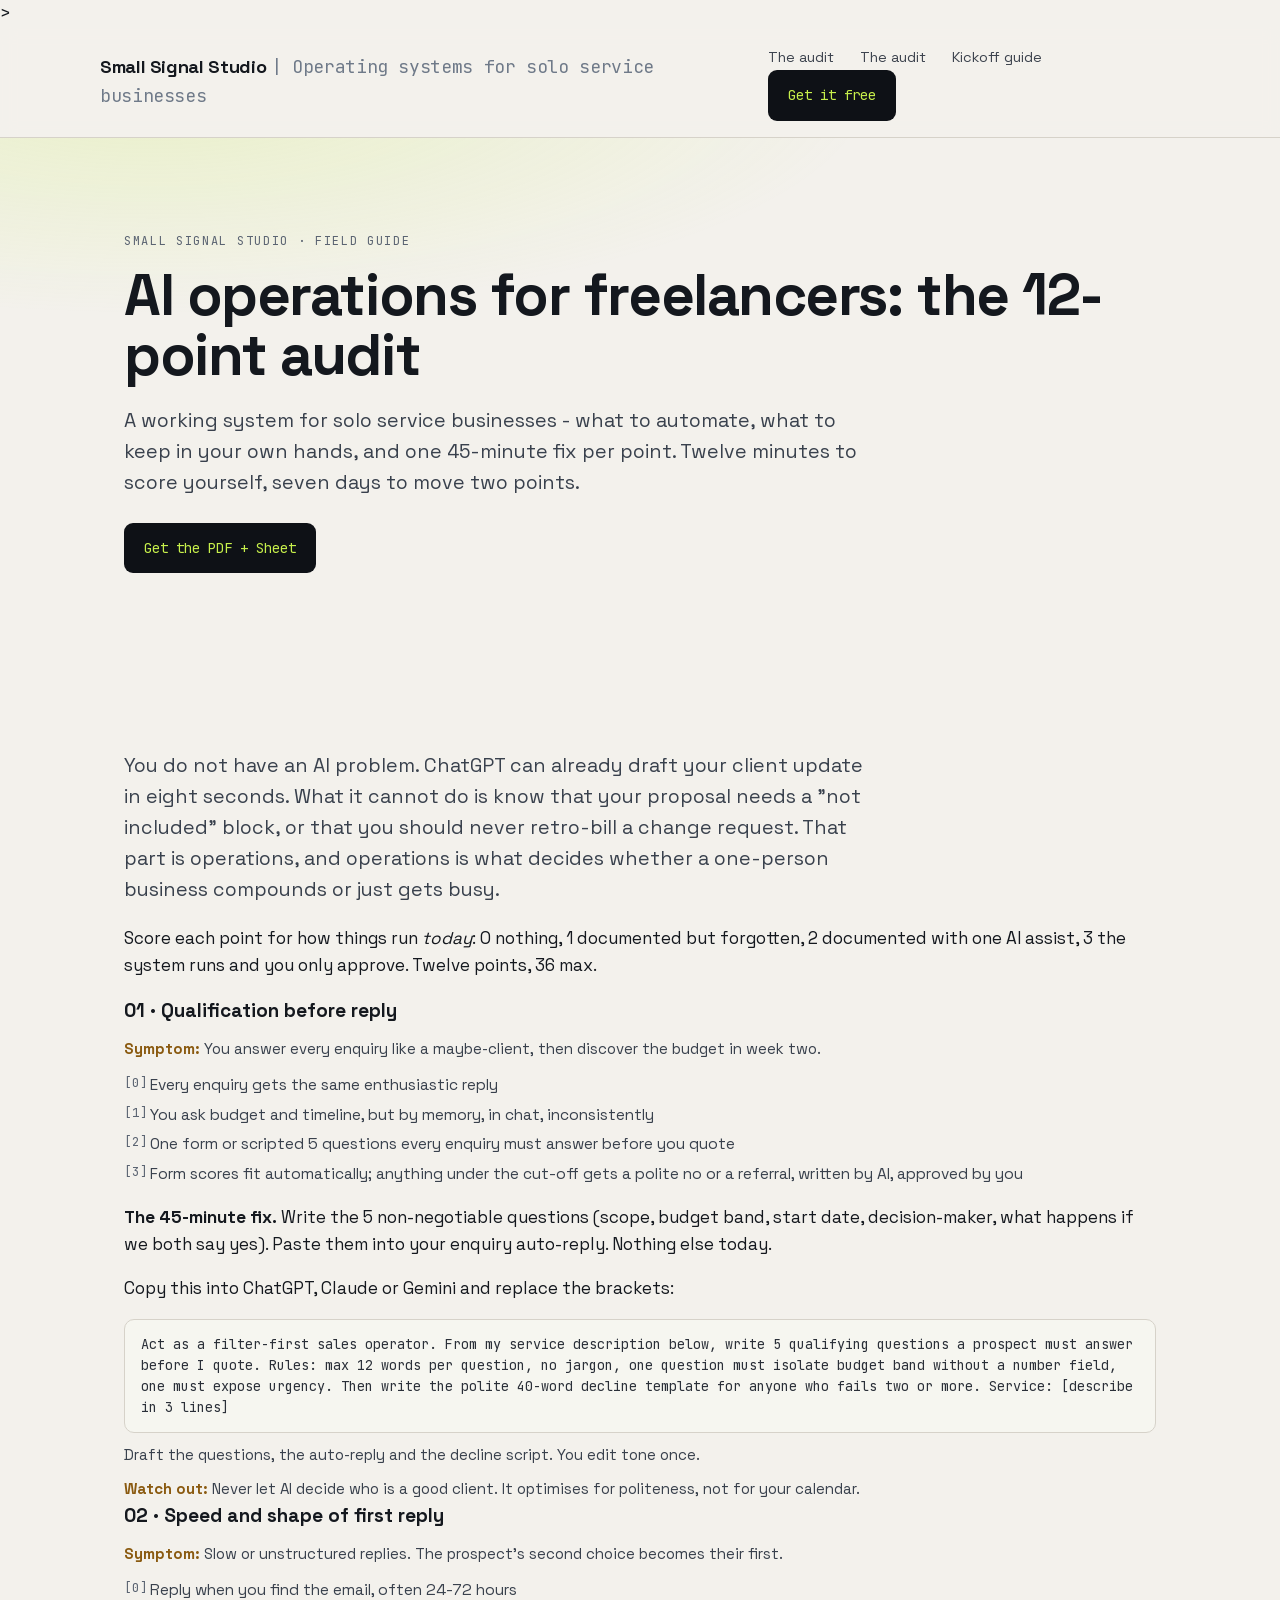
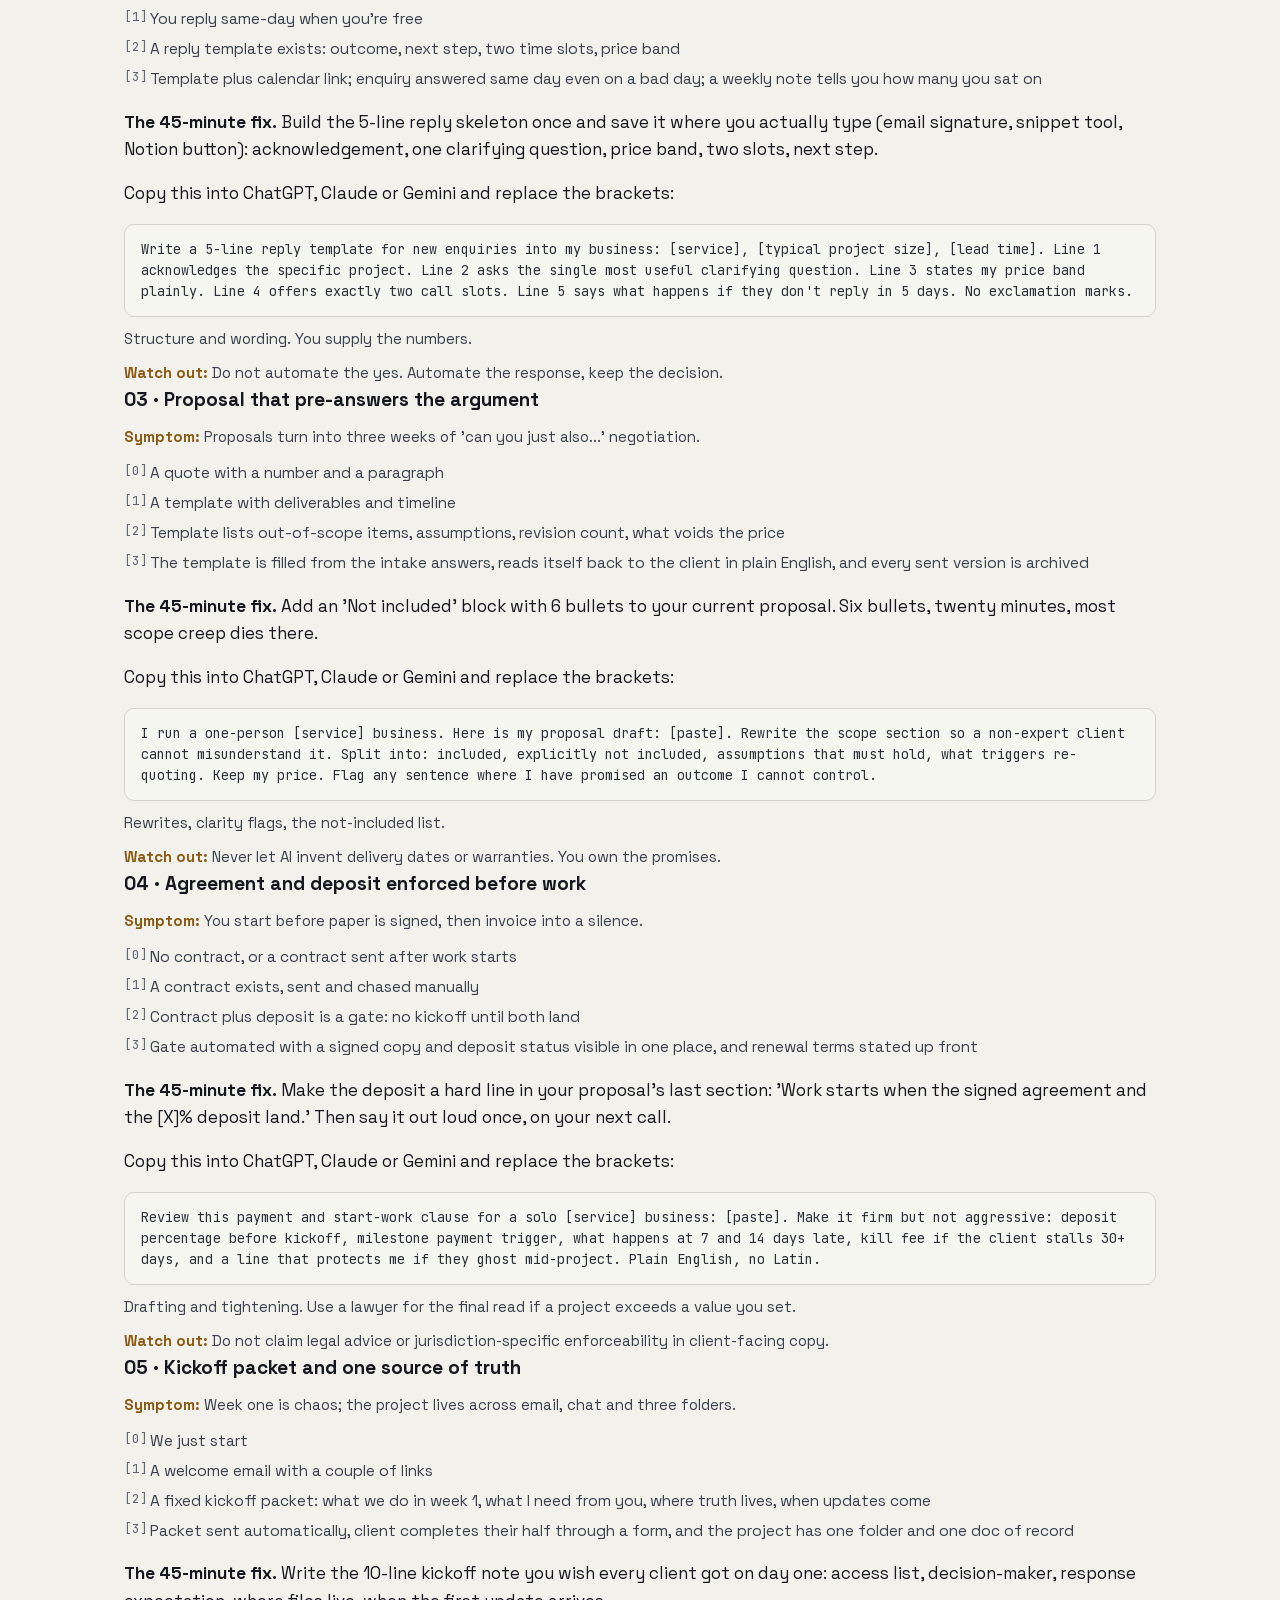
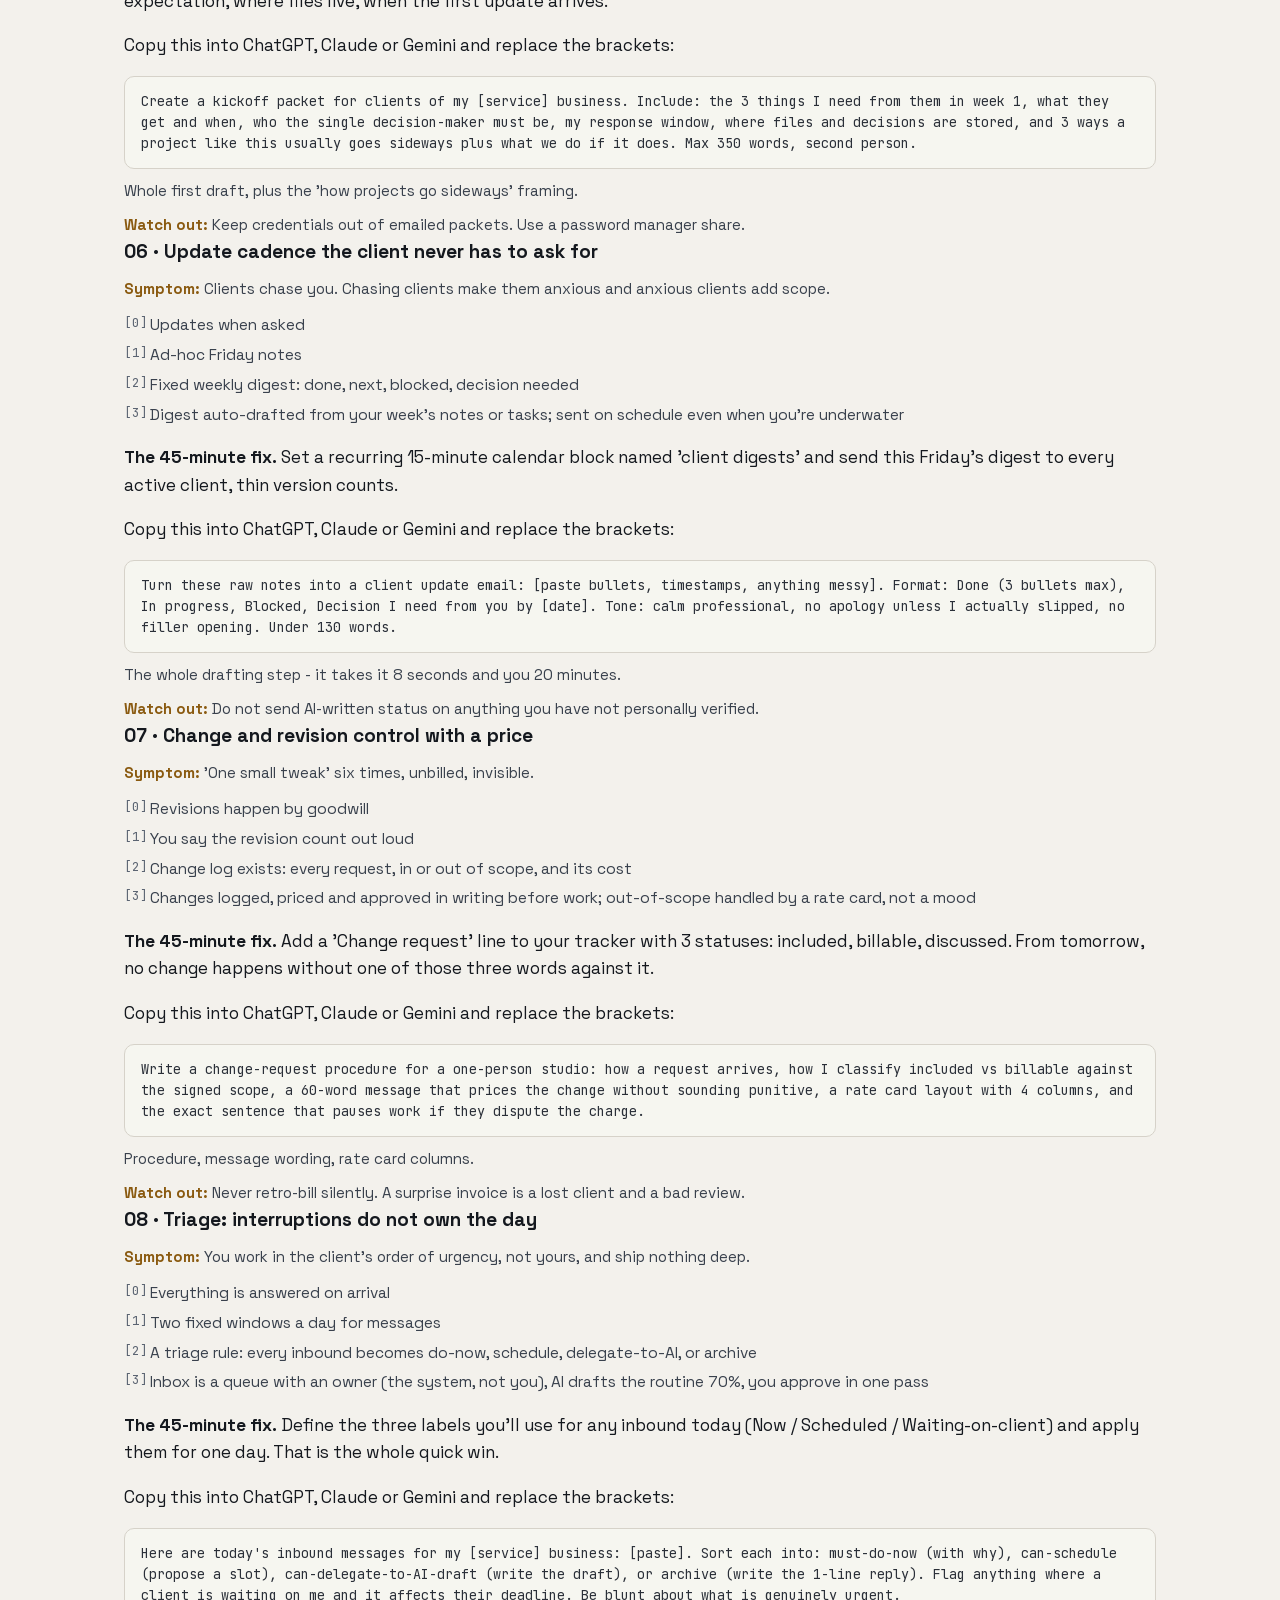
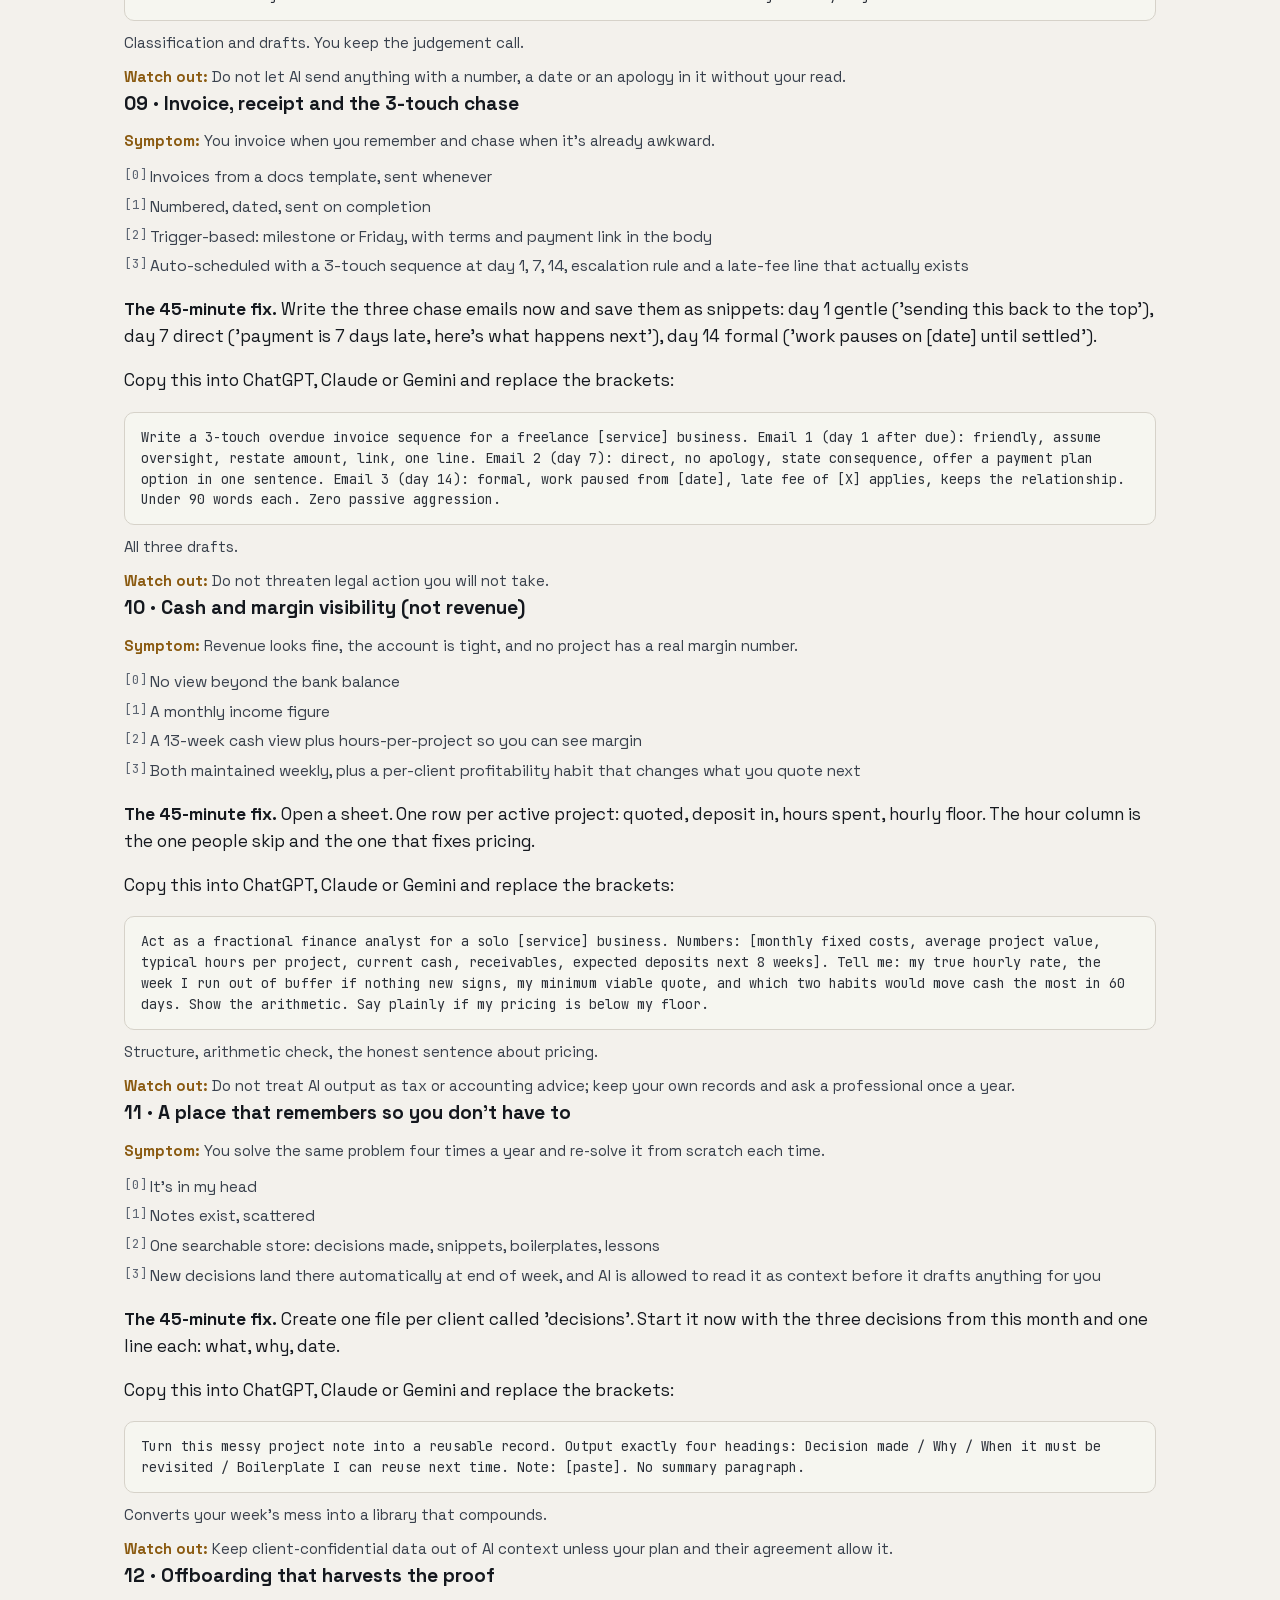
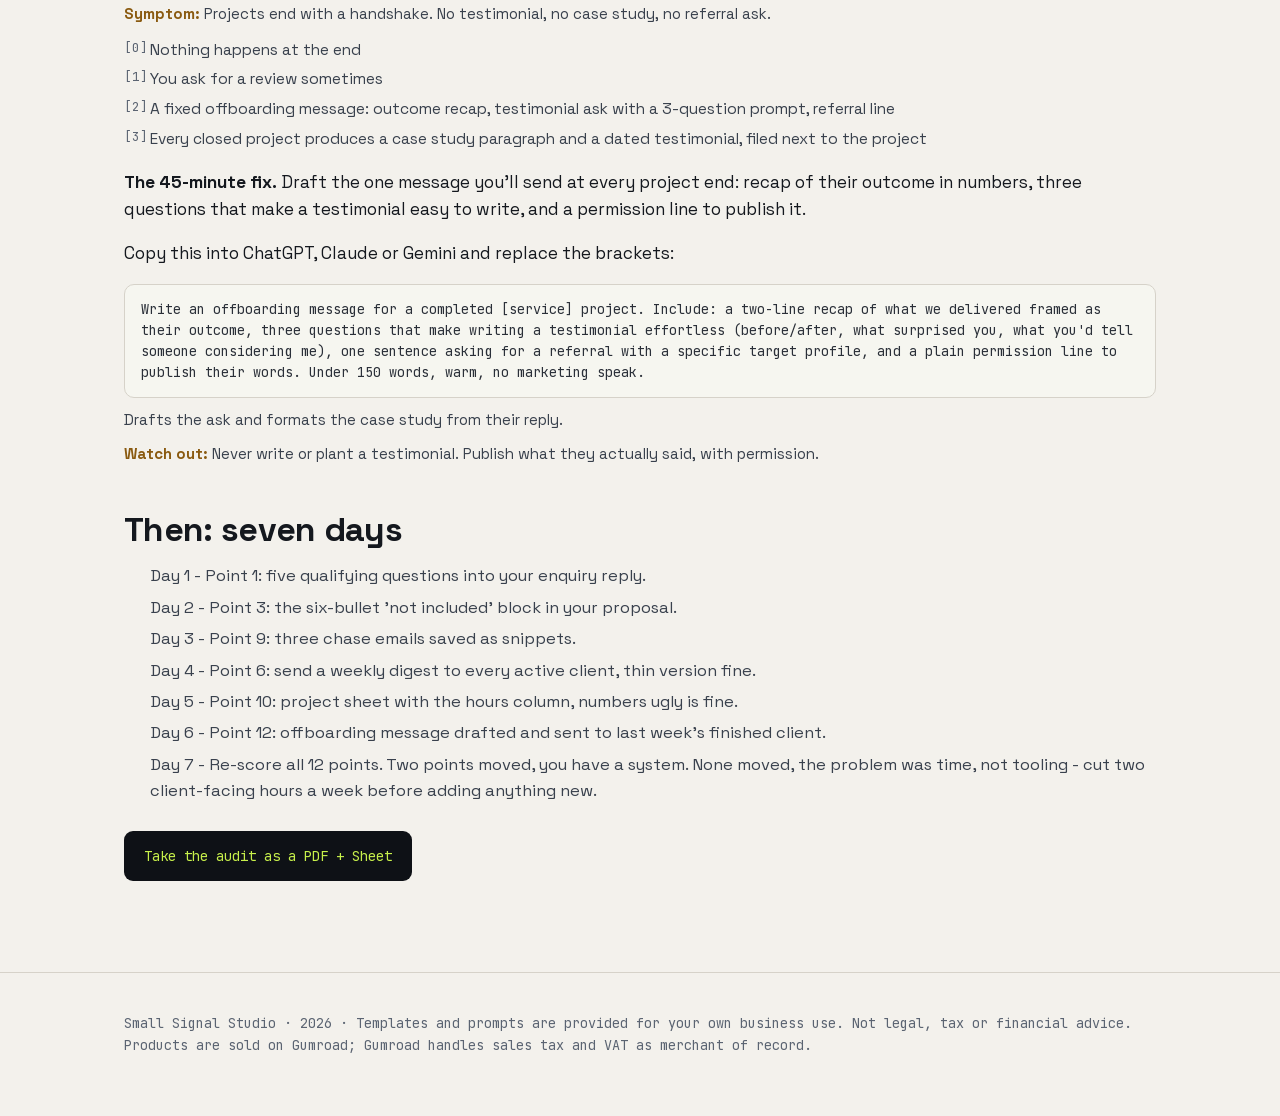
==== articles/ai-operations-for-freelancers.html @ 25fccd89 "Add files via upload" ====
<!doctype html><html lang="en"><head><meta charset="utf-8">
<meta name="viewport" content="width=device-width,initial-scale=1">
<title>AI operations for freelancers: the 12-point audit | Small Signal Studio</title><meta name="description" content="Score your one-person business on 12 operational points - intake, scope, delivery, money, knowledge, growth - with a 45-minute fix and a copy-paste prompt for each.">
<link rel="canonical" href="https://maskchanel14-source.github.io/small-signal-site/articles/ai-operations-for-freelancers.html">
<meta property="og:type" content="website"><meta property="og:site_name" content="Small Signal Studio">
<meta property="og:title" content="AI operations for freelancers: the 12-point audit | Small Signal Studio"><meta property="og:description" content="Score your one-person business on 12 operational points - intake, scope, delivery, money, knowledge, growth - with a 45-minute fix and a copy-paste prompt for each.">
<meta property="og:image" content="https://maskchanel14-source.github.io/small-signal-site/assets/img/hero-site.png">
<meta name="twitter:card" content="summary_large_image">
<link rel="stylesheet" href="../styles.css"></head>><body><header class="site"><div class="wrap row">
<a class="logo" href="../index.html">Small Signal Studio <span class="mono">| Operating systems for solo service businesses</span></a>
<nav><a href="../index.html#audit">The audit</a>
<a href="../articles/ai-operations-for-freelancers.html">The audit</a>
<a href="../articles/client-onboarding-for-freelancers.html">Kickoff guide</a>
<a class="btn" href="../#get">Get it free</a></nav></div></header>
<div class="hero"><div class="wrap"><p class="kicker">Small Signal Studio &middot; field guide</p>
<h1>AI operations for freelancers: the 12-point audit</h1>
<p class="lead">A working system for solo service businesses - what to automate, what to keep
in your own hands, and one 45-minute fix per point. Twelve minutes to score yourself,
seven days to move two points.</p>
<p style="margin-top:24px"><a class="btn" href="https://smallsignalstudio.gumroad.com/l/the-12-point-ai-ops-audit">Get the PDF + Sheet</a></p>
</div></div>
<section><div class="wrap">
<p class="lead">You do not have an AI problem. ChatGPT can already draft your client update in
eight seconds. What it cannot do is know that your proposal needs a "not included" block, or that
you should never retro-bill a change request. That part is operations, and operations is what
decides whether a one-person business compounds or just gets busy.</p>
<p>Score each point for how things run <em>today</em>: 0 nothing, 1 documented but forgotten,
2 documented with one AI assist, 3 the system runs and you only approve. Twelve points,
36 max.</p>
<h3>01 · Qualification before reply</h3>
<p class="note"><b>Symptom:</b> You answer every enquiry like a maybe-client, then discover the budget in week two.</p>
<ul class="anchors"><li data-s="[0]">Every enquiry gets the same enthusiastic reply</li><li data-s="[1]">You ask budget and timeline, but by memory, in chat, inconsistently</li><li data-s="[2]">One form or scripted 5 questions every enquiry must answer before you quote</li><li data-s="[3]">Form scores fit automatically; anything under the cut-off gets a polite no or a referral, written by AI, approved by you</li></ul>
<p><b>The 45-minute fix.</b> Write the 5 non-negotiable questions (scope, budget band, start date, decision-maker, what happens if we both say yes). Paste them into your enquiry auto-reply. Nothing else today.</p>
<p>Copy this into ChatGPT, Claude or Gemini and replace the brackets:</p>
<pre class="prompt">Act as a filter-first sales operator. From my service description below, write 5 qualifying questions a prospect must answer before I quote. Rules: max 12 words per question, no jargon, one question must isolate budget band without a number field, one must expose urgency. Then write the polite 40-word decline template for anyone who fails two or more. Service: [describe in 3 lines]</pre>
<p class="note">Draft the questions, the auto-reply and the decline script. You edit tone once.</p><p class="note"><b>Watch out:</b> Never let AI decide who is a good client. It optimises for politeness, not for your calendar.</p><h3>02 · Speed and shape of first reply</h3>
<p class="note"><b>Symptom:</b> Slow or unstructured replies. The prospect's second choice becomes their first.</p>
<ul class="anchors"><li data-s="[0]">Reply when you find the email, often 24-72 hours</li><li data-s="[1]">You reply same-day when you're free</li><li data-s="[2]">A reply template exists: outcome, next step, two time slots, price band</li><li data-s="[3]">Template plus calendar link; enquiry answered same day even on a bad day; a weekly note tells you how many you sat on</li></ul>
<p><b>The 45-minute fix.</b> Build the 5-line reply skeleton once and save it where you actually type (email signature, snippet tool, Notion button): acknowledgement, one clarifying question, price band, two slots, next step.</p>
<p>Copy this into ChatGPT, Claude or Gemini and replace the brackets:</p>
<pre class="prompt">Write a 5-line reply template for new enquiries into my business: [service], [typical project size], [lead time]. Line 1 acknowledges the specific project. Line 2 asks the single most useful clarifying question. Line 3 states my price band plainly. Line 4 offers exactly two call slots. Line 5 says what happens if they don't reply in 5 days. No exclamation marks.</pre>
<p class="note">Structure and wording. You supply the numbers.</p><p class="note"><b>Watch out:</b> Do not automate the yes. Automate the response, keep the decision.</p><h3>03 · Proposal that pre-answers the argument</h3>
<p class="note"><b>Symptom:</b> Proposals turn into three weeks of 'can you just also...' negotiation.</p>
<ul class="anchors"><li data-s="[0]">A quote with a number and a paragraph</li><li data-s="[1]">A template with deliverables and timeline</li><li data-s="[2]">Template lists out-of-scope items, assumptions, revision count, what voids the price</li><li data-s="[3]">The template is filled from the intake answers, reads itself back to the client in plain English, and every sent version is archived</li></ul>
<p><b>The 45-minute fix.</b> Add an 'Not included' block with 6 bullets to your current proposal. Six bullets, twenty minutes, most scope creep dies there.</p>
<p>Copy this into ChatGPT, Claude or Gemini and replace the brackets:</p>
<pre class="prompt">I run a one-person [service] business. Here is my proposal draft: [paste]. Rewrite the scope section so a non-expert client cannot misunderstand it. Split into: included, explicitly not included, assumptions that must hold, what triggers re-quoting. Keep my price. Flag any sentence where I have promised an outcome I cannot control.</pre>
<p class="note">Rewrites, clarity flags, the not-included list.</p><p class="note"><b>Watch out:</b> Never let AI invent delivery dates or warranties. You own the promises.</p><h3>04 · Agreement and deposit enforced before work</h3>
<p class="note"><b>Symptom:</b> You start before paper is signed, then invoice into a silence.</p>
<ul class="anchors"><li data-s="[0]">No contract, or a contract sent after work starts</li><li data-s="[1]">A contract exists, sent and chased manually</li><li data-s="[2]">Contract plus deposit is a gate: no kickoff until both land</li><li data-s="[3]">Gate automated with a signed copy and deposit status visible in one place, and renewal terms stated up front</li></ul>
<p><b>The 45-minute fix.</b> Make the deposit a hard line in your proposal's last section: 'Work starts when the signed agreement and the [X]% deposit land.' Then say it out loud once, on your next call.</p>
<p>Copy this into ChatGPT, Claude or Gemini and replace the brackets:</p>
<pre class="prompt">Review this payment and start-work clause for a solo [service] business: [paste]. Make it firm but not aggressive: deposit percentage before kickoff, milestone payment trigger, what happens at 7 and 14 days late, kill fee if the client stalls 30+ days, and a line that protects me if they ghost mid-project. Plain English, no Latin.</pre>
<p class="note">Drafting and tightening. Use a lawyer for the final read if a project exceeds a value you set.</p><p class="note"><b>Watch out:</b> Do not claim legal advice or jurisdiction-specific enforceability in client-facing copy.</p><h3>05 · Kickoff packet and one source of truth</h3>
<p class="note"><b>Symptom:</b> Week one is chaos; the project lives across email, chat and three folders.</p>
<ul class="anchors"><li data-s="[0]">We just start</li><li data-s="[1]">A welcome email with a couple of links</li><li data-s="[2]">A fixed kickoff packet: what we do in week 1, what I need from you, where truth lives, when updates come</li><li data-s="[3]">Packet sent automatically, client completes their half through a form, and the project has one folder and one doc of record</li></ul>
<p><b>The 45-minute fix.</b> Write the 10-line kickoff note you wish every client got on day one: access list, decision-maker, response expectation, where files live, when the first update arrives.</p>
<p>Copy this into ChatGPT, Claude or Gemini and replace the brackets:</p>
<pre class="prompt">Create a kickoff packet for clients of my [service] business. Include: the 3 things I need from them in week 1, what they get and when, who the single decision-maker must be, my response window, where files and decisions are stored, and 3 ways a project like this usually goes sideways plus what we do if it does. Max 350 words, second person.</pre>
<p class="note">Whole first draft, plus the 'how projects go sideways' framing.</p><p class="note"><b>Watch out:</b> Keep credentials out of emailed packets. Use a password manager share.</p><h3>06 · Update cadence the client never has to ask for</h3>
<p class="note"><b>Symptom:</b> Clients chase you. Chasing clients make them anxious and anxious clients add scope.</p>
<ul class="anchors"><li data-s="[0]">Updates when asked</li><li data-s="[1]">Ad-hoc Friday notes</li><li data-s="[2]">Fixed weekly digest: done, next, blocked, decision needed</li><li data-s="[3]">Digest auto-drafted from your week's notes or tasks; sent on schedule even when you're underwater</li></ul>
<p><b>The 45-minute fix.</b> Set a recurring 15-minute calendar block named 'client digests' and send this Friday's digest to every active client, thin version counts.</p>
<p>Copy this into ChatGPT, Claude or Gemini and replace the brackets:</p>
<pre class="prompt">Turn these raw notes into a client update email: [paste bullets, timestamps, anything messy]. Format: Done (3 bullets max), In progress, Blocked, Decision I need from you by [date]. Tone: calm professional, no apology unless I actually slipped, no filler opening. Under 130 words.</pre>
<p class="note">The whole drafting step - it takes it 8 seconds and you 20 minutes.</p><p class="note"><b>Watch out:</b> Do not send AI-written status on anything you have not personally verified.</p><h3>07 · Change and revision control with a price</h3>
<p class="note"><b>Symptom:</b> 'One small tweak' six times, unbilled, invisible.</p>
<ul class="anchors"><li data-s="[0]">Revisions happen by goodwill</li><li data-s="[1]">You say the revision count out loud</li><li data-s="[2]">Change log exists: every request, in or out of scope, and its cost</li><li data-s="[3]">Changes logged, priced and approved in writing before work; out-of-scope handled by a rate card, not a mood</li></ul>
<p><b>The 45-minute fix.</b> Add a 'Change request' line to your tracker with 3 statuses: included, billable, discussed. From tomorrow, no change happens without one of those three words against it.</p>
<p>Copy this into ChatGPT, Claude or Gemini and replace the brackets:</p>
<pre class="prompt">Write a change-request procedure for a one-person studio: how a request arrives, how I classify included vs billable against the signed scope, a 60-word message that prices the change without sounding punitive, a rate card layout with 4 columns, and the exact sentence that pauses work if they dispute the charge.</pre>
<p class="note">Procedure, message wording, rate card columns.</p><p class="note"><b>Watch out:</b> Never retro-bill silently. A surprise invoice is a lost client and a bad review.</p><h3>08 · Triage: interruptions do not own the day</h3>
<p class="note"><b>Symptom:</b> You work in the client's order of urgency, not yours, and ship nothing deep.</p>
<ul class="anchors"><li data-s="[0]">Everything is answered on arrival</li><li data-s="[1]">Two fixed windows a day for messages</li><li data-s="[2]">A triage rule: every inbound becomes do-now, schedule, delegate-to-AI, or archive</li><li data-s="[3]">Inbox is a queue with an owner (the system, not you), AI drafts the routine 70%, you approve in one pass</li></ul>
<p><b>The 45-minute fix.</b> Define the three labels you'll use for any inbound today (Now / Scheduled / Waiting-on-client) and apply them for one day. That is the whole quick win.</p>
<p>Copy this into ChatGPT, Claude or Gemini and replace the brackets:</p>
<pre class="prompt">Here are today's inbound messages for my [service] business: [paste]. Sort each into: must-do-now (with why), can-schedule (propose a slot), can-delegate-to-AI-draft (write the draft), or archive (write the 1-line reply). Flag anything where a client is waiting on me and it affects their deadline. Be blunt about what is genuinely urgent.</pre>
<p class="note">Classification and drafts. You keep the judgement call.</p><p class="note"><b>Watch out:</b> Do not let AI send anything with a number, a date or an apology in it without your read.</p><h3>09 · Invoice, receipt and the 3-touch chase</h3>
<p class="note"><b>Symptom:</b> You invoice when you remember and chase when it's already awkward.</p>
<ul class="anchors"><li data-s="[0]">Invoices from a docs template, sent whenever</li><li data-s="[1]">Numbered, dated, sent on completion</li><li data-s="[2]">Trigger-based: milestone or Friday, with terms and payment link in the body</li><li data-s="[3]">Auto-scheduled with a 3-touch sequence at day 1, 7, 14, escalation rule and a late-fee line that actually exists</li></ul>
<p><b>The 45-minute fix.</b> Write the three chase emails now and save them as snippets: day 1 gentle ('sending this back to the top'), day 7 direct ('payment is 7 days late, here's what happens next'), day 14 formal ('work pauses on [date] until settled').</p>
<p>Copy this into ChatGPT, Claude or Gemini and replace the brackets:</p>
<pre class="prompt">Write a 3-touch overdue invoice sequence for a freelance [service] business. Email 1 (day 1 after due): friendly, assume oversight, restate amount, link, one line. Email 2 (day 7): direct, no apology, state consequence, offer a payment plan option in one sentence. Email 3 (day 14): formal, work paused from [date], late fee of [X] applies, keeps the relationship. Under 90 words each. Zero passive aggression.</pre>
<p class="note">All three drafts.</p><p class="note"><b>Watch out:</b> Do not threaten legal action you will not take.</p><h3>10 · Cash and margin visibility (not revenue)</h3>
<p class="note"><b>Symptom:</b> Revenue looks fine, the account is tight, and no project has a real margin number.</p>
<ul class="anchors"><li data-s="[0]">No view beyond the bank balance</li><li data-s="[1]">A monthly income figure</li><li data-s="[2]">A 13-week cash view plus hours-per-project so you can see margin</li><li data-s="[3]">Both maintained weekly, plus a per-client profitability habit that changes what you quote next</li></ul>
<p><b>The 45-minute fix.</b> Open a sheet. One row per active project: quoted, deposit in, hours spent, hourly floor. The hour column is the one people skip and the one that fixes pricing.</p>
<p>Copy this into ChatGPT, Claude or Gemini and replace the brackets:</p>
<pre class="prompt">Act as a fractional finance analyst for a solo [service] business. Numbers: [monthly fixed costs, average project value, typical hours per project, current cash, receivables, expected deposits next 8 weeks]. Tell me: my true hourly rate, the week I run out of buffer if nothing new signs, my minimum viable quote, and which two habits would move cash the most in 60 days. Show the arithmetic. Say plainly if my pricing is below my floor.</pre>
<p class="note">Structure, arithmetic check, the honest sentence about pricing.</p><p class="note"><b>Watch out:</b> Do not treat AI output as tax or accounting advice; keep your own records and ask a professional once a year.</p><h3>11 · A place that remembers so you don't have to</h3>
<p class="note"><b>Symptom:</b> You solve the same problem four times a year and re-solve it from scratch each time.</p>
<ul class="anchors"><li data-s="[0]">It's in my head</li><li data-s="[1]">Notes exist, scattered</li><li data-s="[2]">One searchable store: decisions made, snippets, boilerplates, lessons</li><li data-s="[3]">New decisions land there automatically at end of week, and AI is allowed to read it as context before it drafts anything for you</li></ul>
<p><b>The 45-minute fix.</b> Create one file per client called 'decisions'. Start it now with the three decisions from this month and one line each: what, why, date.</p>
<p>Copy this into ChatGPT, Claude or Gemini and replace the brackets:</p>
<pre class="prompt">Turn this messy project note into a reusable record. Output exactly four headings: Decision made / Why / When it must be revisited / Boilerplate I can reuse next time. Note: [paste]. No summary paragraph.</pre>
<p class="note">Converts your week's mess into a library that compounds.</p><p class="note"><b>Watch out:</b> Keep client-confidential data out of AI context unless your plan and their agreement allow it.</p><h3>12 · Offboarding that harvests the proof</h3>
<p class="note"><b>Symptom:</b> Projects end with a handshake. No testimonial, no case study, no referral ask.</p>
<ul class="anchors"><li data-s="[0]">Nothing happens at the end</li><li data-s="[1]">You ask for a review sometimes</li><li data-s="[2]">A fixed offboarding message: outcome recap, testimonial ask with a 3-question prompt, referral line</li><li data-s="[3]">Every closed project produces a case study paragraph and a dated testimonial, filed next to the project</li></ul>
<p><b>The 45-minute fix.</b> Draft the one message you'll send at every project end: recap of their outcome in numbers, three questions that make a testimonial easy to write, and a permission line to publish it.</p>
<p>Copy this into ChatGPT, Claude or Gemini and replace the brackets:</p>
<pre class="prompt">Write an offboarding message for a completed [service] project. Include: a two-line recap of what we delivered framed as their outcome, three questions that make writing a testimonial effortless (before/after, what surprised you, what you'd tell someone considering me), one sentence asking for a referral with a specific target profile, and a plain permission line to publish their words. Under 150 words, warm, no marketing speak.</pre>
<p class="note">Drafts the ask and formats the case study from their reply.</p><p class="note"><b>Watch out:</b> Never write or plant a testimonial. Publish what they actually said, with permission.</p>
<h2 style="margin-top:44px">Then: seven days</h2><ul class="anchors" style="font-size:16.5px"><li>Day 1 - Point 1: five qualifying questions into your enquiry reply.</li><li>Day 2 - Point 3: the six-bullet 'not included' block in your proposal.</li><li>Day 3 - Point 9: three chase emails saved as snippets.</li><li>Day 4 - Point 6: send a weekly digest to every active client, thin version fine.</li><li>Day 5 - Point 10: project sheet with the hours column, numbers ugly is fine.</li><li>Day 6 - Point 12: offboarding message drafted and sent to last week's finished client.</li><li>Day 7 - Re-score all 12 points. Two points moved, you have a system. None moved, the problem was time, not tooling - cut two client-facing hours a week before adding anything new.</li></ul>
<p style="margin-top:26px"><a class="btn" href="https://smallsignalstudio.gumroad.com/l/the-12-point-ai-ops-audit">Take the audit as a PDF + Sheet</a></p>
</div></section><footer><div class="wrap mono">Small Signal Studio &middot; 2026 &middot;
 Templates and prompts are provided for your own business use. Not legal, tax or financial advice.
<br>Products are sold on Gumroad; Gumroad handles sales tax and VAT as merchant of record.</div></footer>
</body></html>
---- styles.css ----
:root{--ink:#0E1116;--paper:#F3F1EC;--lime:#C7F04B;--grey:#5B6472;--rule:#D6D2C9;}
@font-face{font-family:'Grotesk';src:url('assets/fonts/space-grotesk-400.woff') format('woff');font-weight:400}
@font-face{font-family:'Grotesk';src:url('assets/fonts/space-grotesk-500.woff') format('woff');font-weight:500}
@font-face{font-family:'Grotesk';src:url('assets/fonts/space-grotesk-700.woff') format('woff');font-weight:700}
@font-face{font-family:'Mono';src:url('assets/fonts/jetbrains-mono-400.woff') format('woff');font-weight:400}
@font-face{font-family:'Mono';src:url('assets/fonts/jetbrains-mono-700.woff') format('woff');font-weight:700}
*{box-sizing:border-box}
body{margin:0;background:var(--paper);color:#14181e;font:400 17px/1.6 'Grotesk',system-ui,sans-serif;
 -webkit-font-smoothing:antialiased}
.mono{font-family:'Mono',ui-monospace,monospace}
.kicker{font-family:'Mono',monospace;font-size:12px;letter-spacing:.14em;text-transform:uppercase;color:var(--grey)}
a{color:inherit}
.wrap{max-width:1080px;margin:0 auto;padding:0 24px}
header.site{border-bottom:1px solid var(--rule);position:sticky;top:0;background:rgba(243,241,236,.92);backdrop-filter:blur(8px);z-index:9}
header.site .row{display:flex;align-items:center;justify-content:space-between;padding:16px 0}
.logo{font-weight:700;letter-spacing:-.02em;font-size:18px;text-decoration:none}
.logo span{color:#6f7a89;font-weight:500}
nav a{margin-left:22px;font-size:14.5px;text-decoration:none;color:#3c434e}
nav a:hover{color:#000}
.btn{display:inline-block;background:var(--ink);color:var(--lime);text-decoration:none;
 padding:14px 20px;border-radius:9px;font-family:'Mono',monospace;font-size:14px;border:0;cursor:pointer}
.btn:hover{filter:brightness(1.12)}
.btn.ghost{background:transparent;color:var(--ink);border:1px solid var(--ink)}
section{padding:74px 0;border-bottom:1px solid var(--rule)}
.hero{padding:82px 0 66px;background:
 radial-gradient(1200px 380px at 12% -10%,rgba(199,240,75,.22),transparent 60%),var(--paper)}
h1{font-size:clamp(34px,5.4vw,58px);line-height:1.04;letter-spacing:-.025em;margin:14px 0 18px;font-weight:700}
h2{font-size:clamp(24px,3.2vw,34px);line-height:1.16;letter-spacing:-.02em;margin:10px 0 14px}
h3{font-size:19px;margin:0 0 6px}
.lead{font-size:19.5px;color:#39414d;max-width:62ch}
.hero-grid{display:grid;grid-template-columns:1.15fr .85fr;gap:48px;align-items:center}
.card{background:#fff;border:1px solid var(--rule);border-radius:14px;padding:22px 22px 20px}
.card ul{margin:0;padding-left:18px;color:#39414d;font-size:15.5px}
.card li{margin:6px 0}
.stats{display:flex;gap:34px;flex-wrap:wrap;margin-top:26px}
.stats div{min-width:120px}
.stats b{display:block;font-size:27px;letter-spacing:-.02em}
.stats span{font-size:13px;color:var(--grey);font-family:'Mono',monospace}
ol.points{list-style:none;counter-reset:p;margin:0;padding:0}
ol.points>li{counter-increment:p;border-top:1px solid var(--rule);padding:26px 0 22px;display:grid;
 grid-template-columns:58px 1fr;gap:20px}
ol.points>li::before{content:counter(p,decimal-leading-zero);font-family:'Mono',monospace;color:var(--grey);font-size:14px}
.pill{display:inline-block;font-family:'Mono',monospace;font-size:11px;letter-spacing:.1em;
 background:var(--ink);color:var(--lime);padding:4px 8px;border-radius:5px;margin-bottom:8px}
.anchors{margin:12px 0 0;padding:0;list-style:none;font-size:15.5px;color:#39414d}
.anchors li{margin:5px 0;padding-left:26px;position:relative}
.anchors li::before{content:attr(data-s);position:absolute;left:0;font-family:'Mono',monospace;font-size:12.5px;color:var(--grey)}
.prompt{background:#F6F6F0;border:1px solid var(--rule);border-radius:10px;padding:14px 16px;
 font-family:'Mono',monospace;font-size:13.5px;line-height:1.55;white-space:pre-wrap;color:#2a2f38;margin:14px 0 0}
.note{font-size:15px;color:#39414d;margin:10px 0 0}
.note b{color:#8a5a10}
.bands{width:100%;border-collapse:collapse;font-size:15.5px;margin-top:16px}
.bands th,.bands td{text-align:left;padding:11px 12px;border-bottom:1px solid var(--rule);vertical-align:top}
.bands th{font-family:'Mono',monospace;font-size:12px;letter-spacing:.08em;color:var(--grey);text-transform:uppercase}
.cta-band{background:var(--ink);color:#e6e7ea;border-radius:18px;padding:40px 36px;display:grid;
 grid-template-columns:1.3fr .7fr;gap:28px;align-items:center}
.cta-band h2{color:#fff}
.cta-band .btn{background:var(--lime);color:var(--ink)}
.small{font-size:13px;color:var(--grey)}
footer{padding:40px 0 60px;color:var(--grey);font-size:13.5px}
@media(max-width:900px){.hero-grid,.cta-band{grid-template-columns:1fr}section{padding:56px 0}
 ol.points>li{grid-template-columns:40px 1fr;gap:12px}}
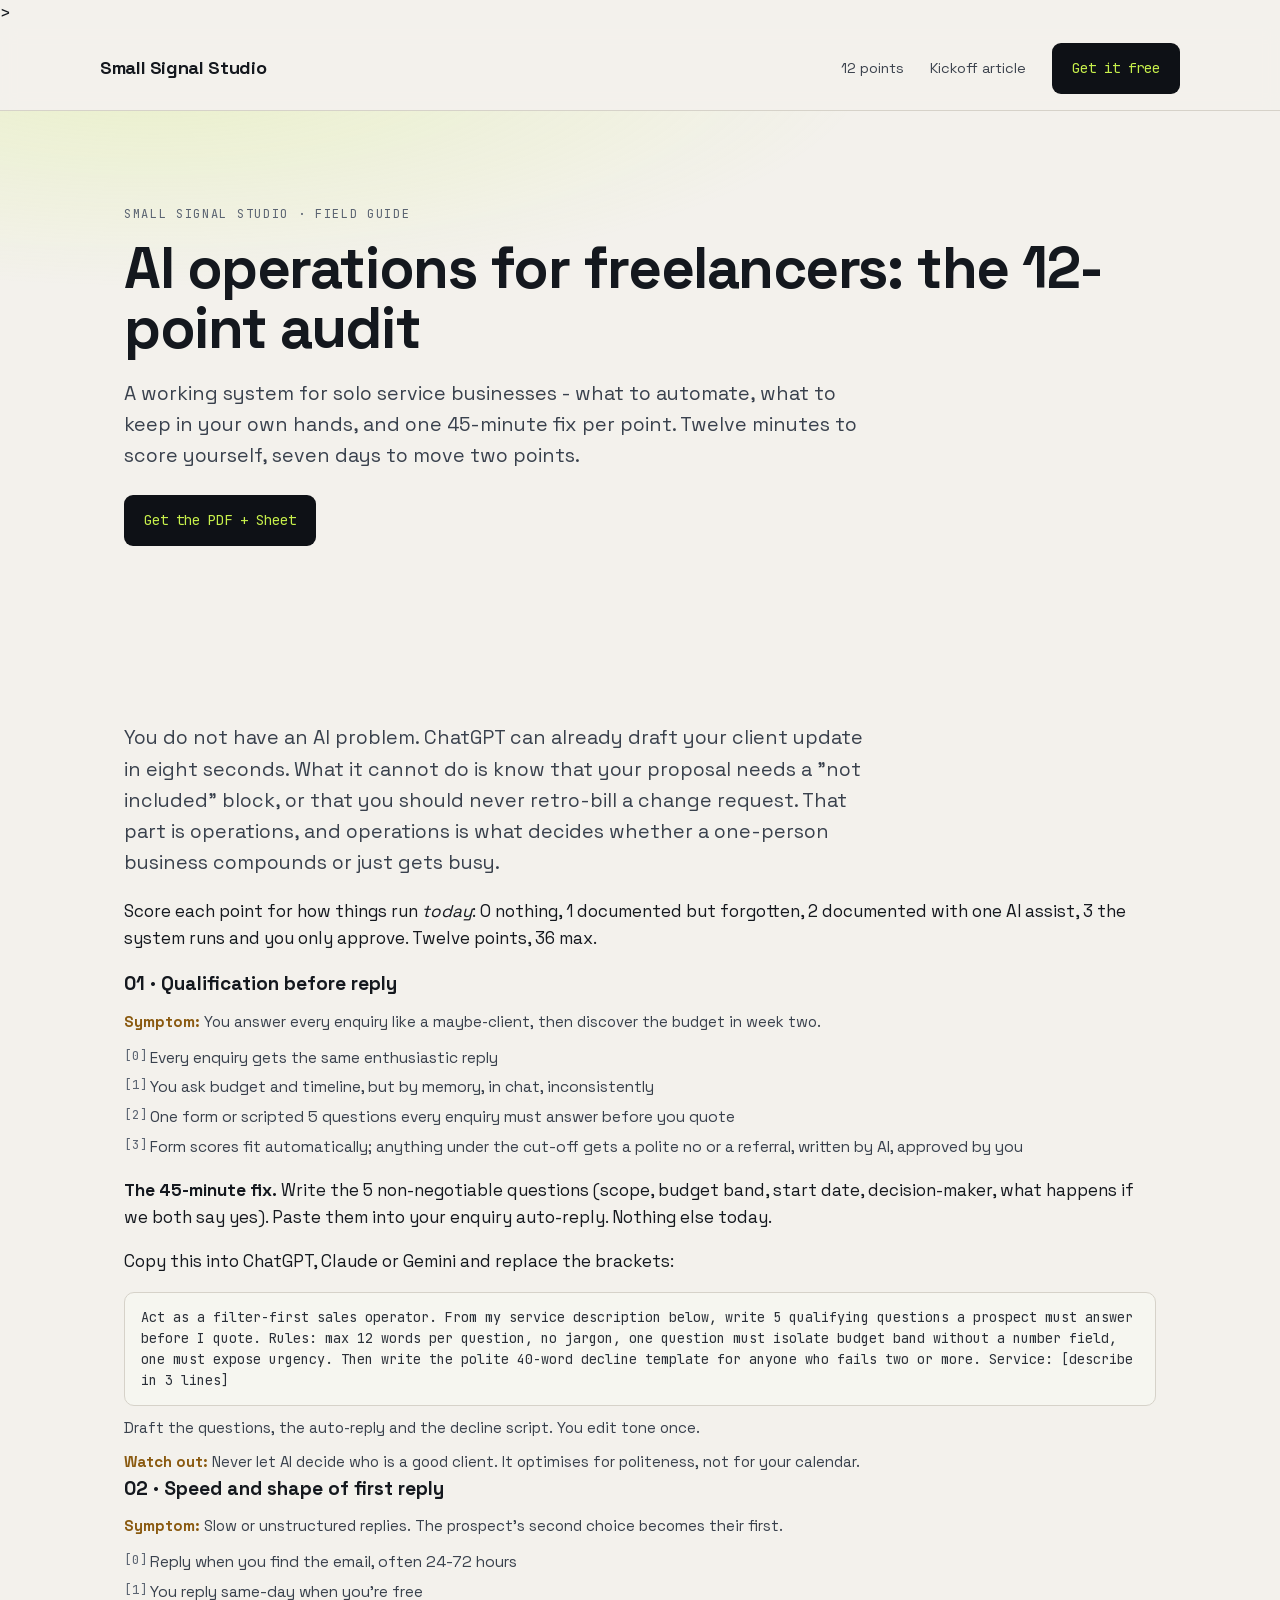
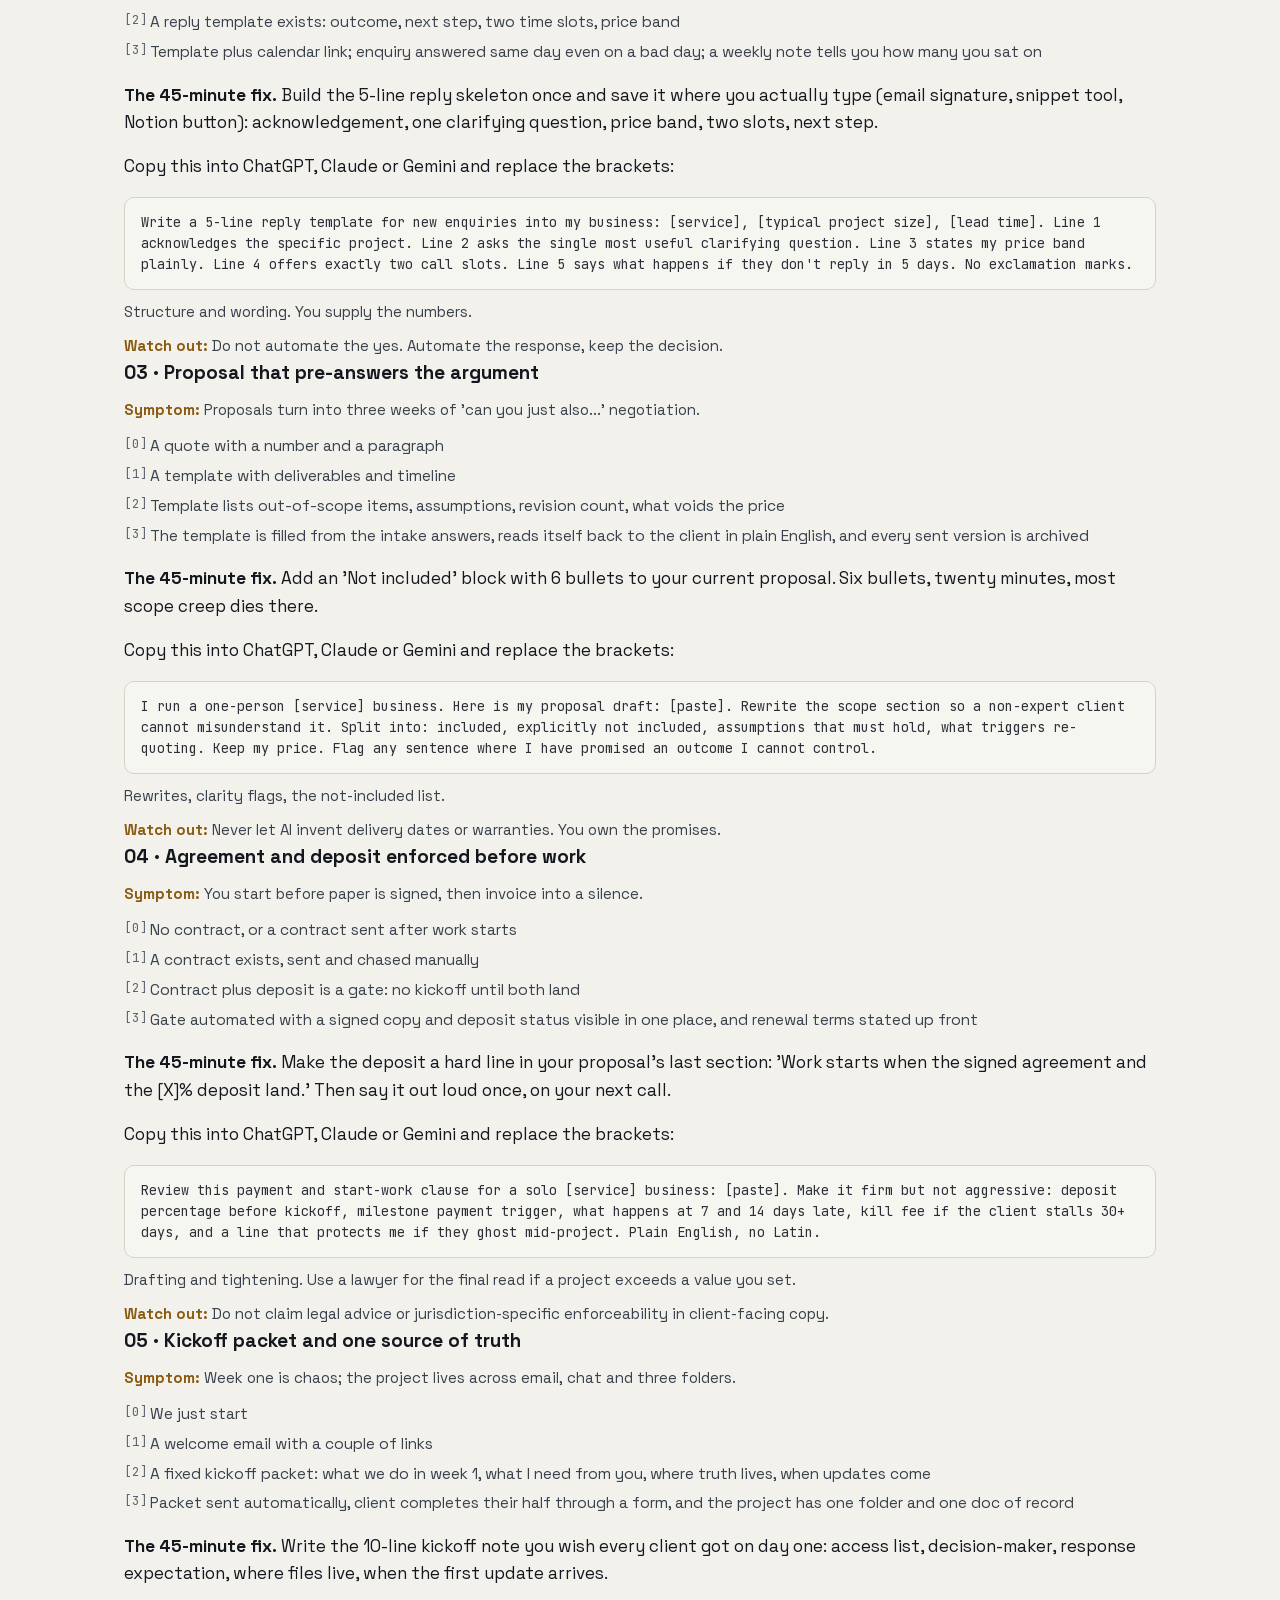
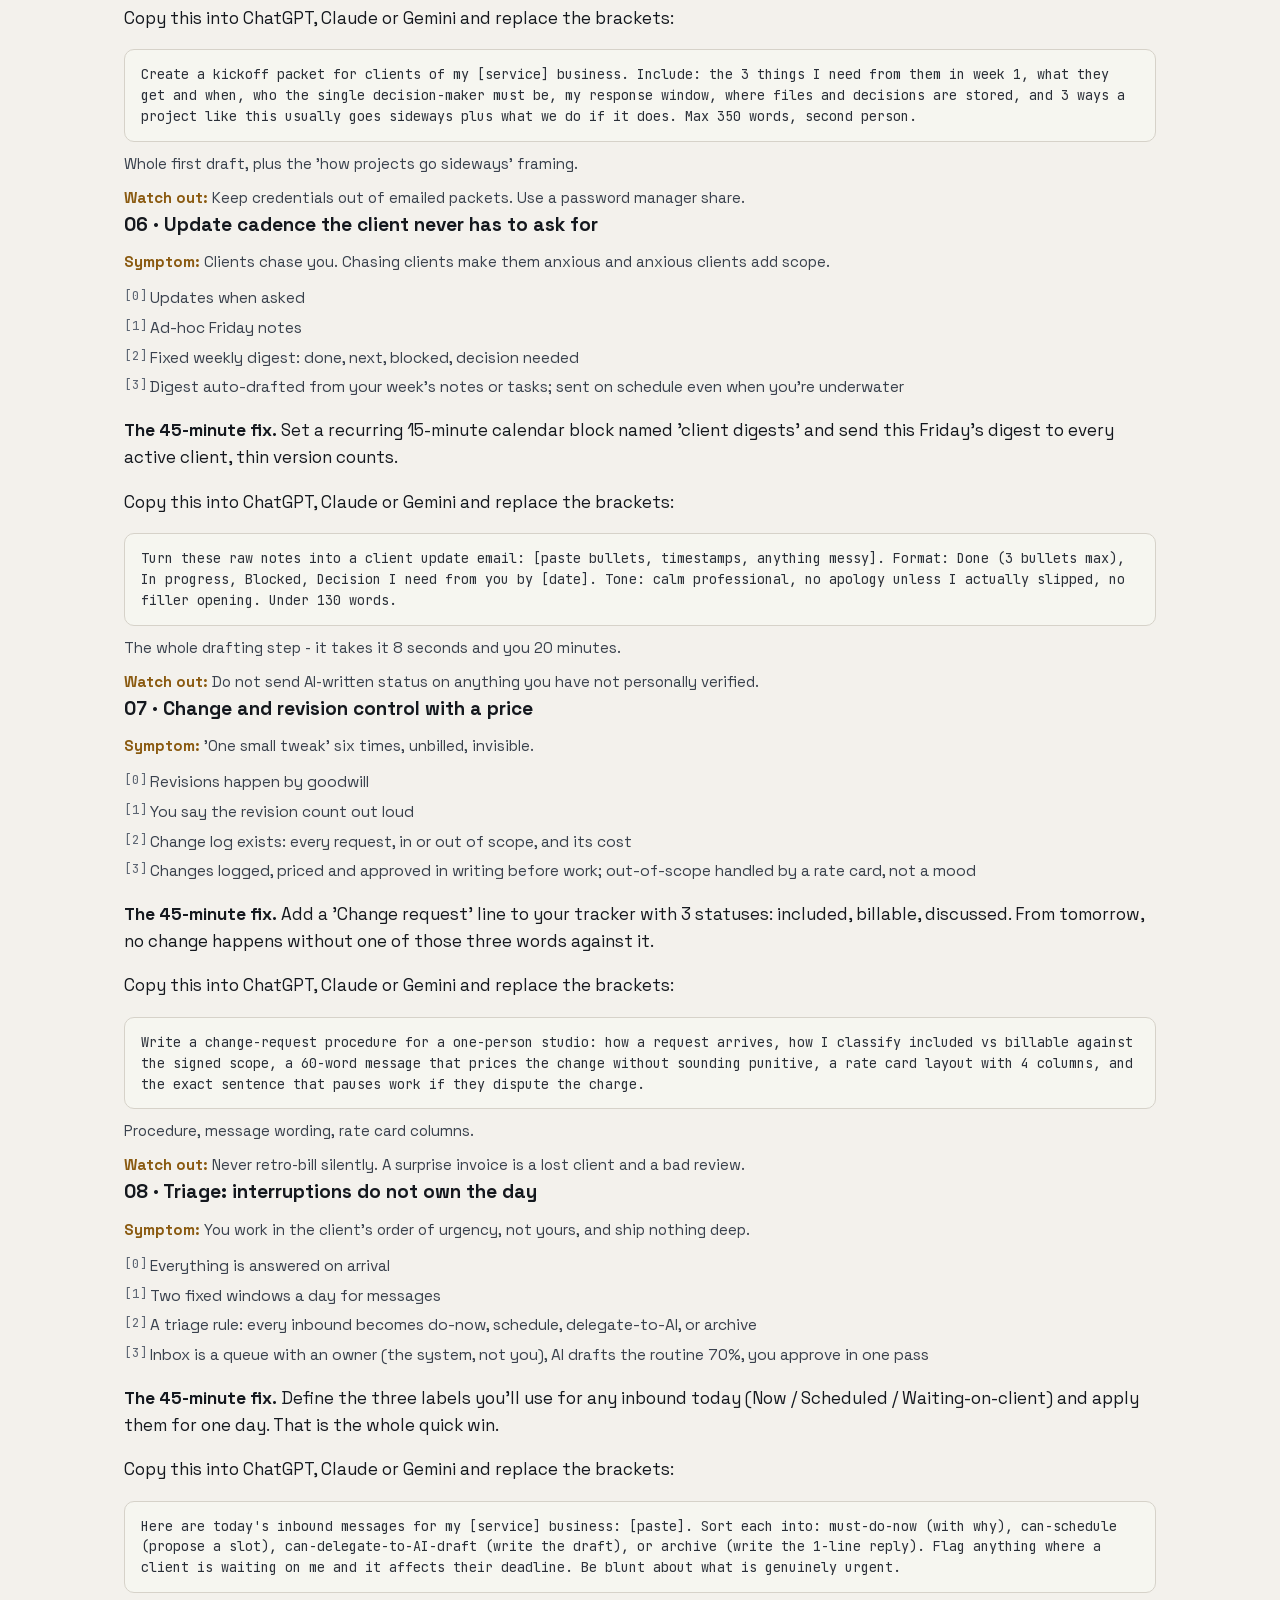
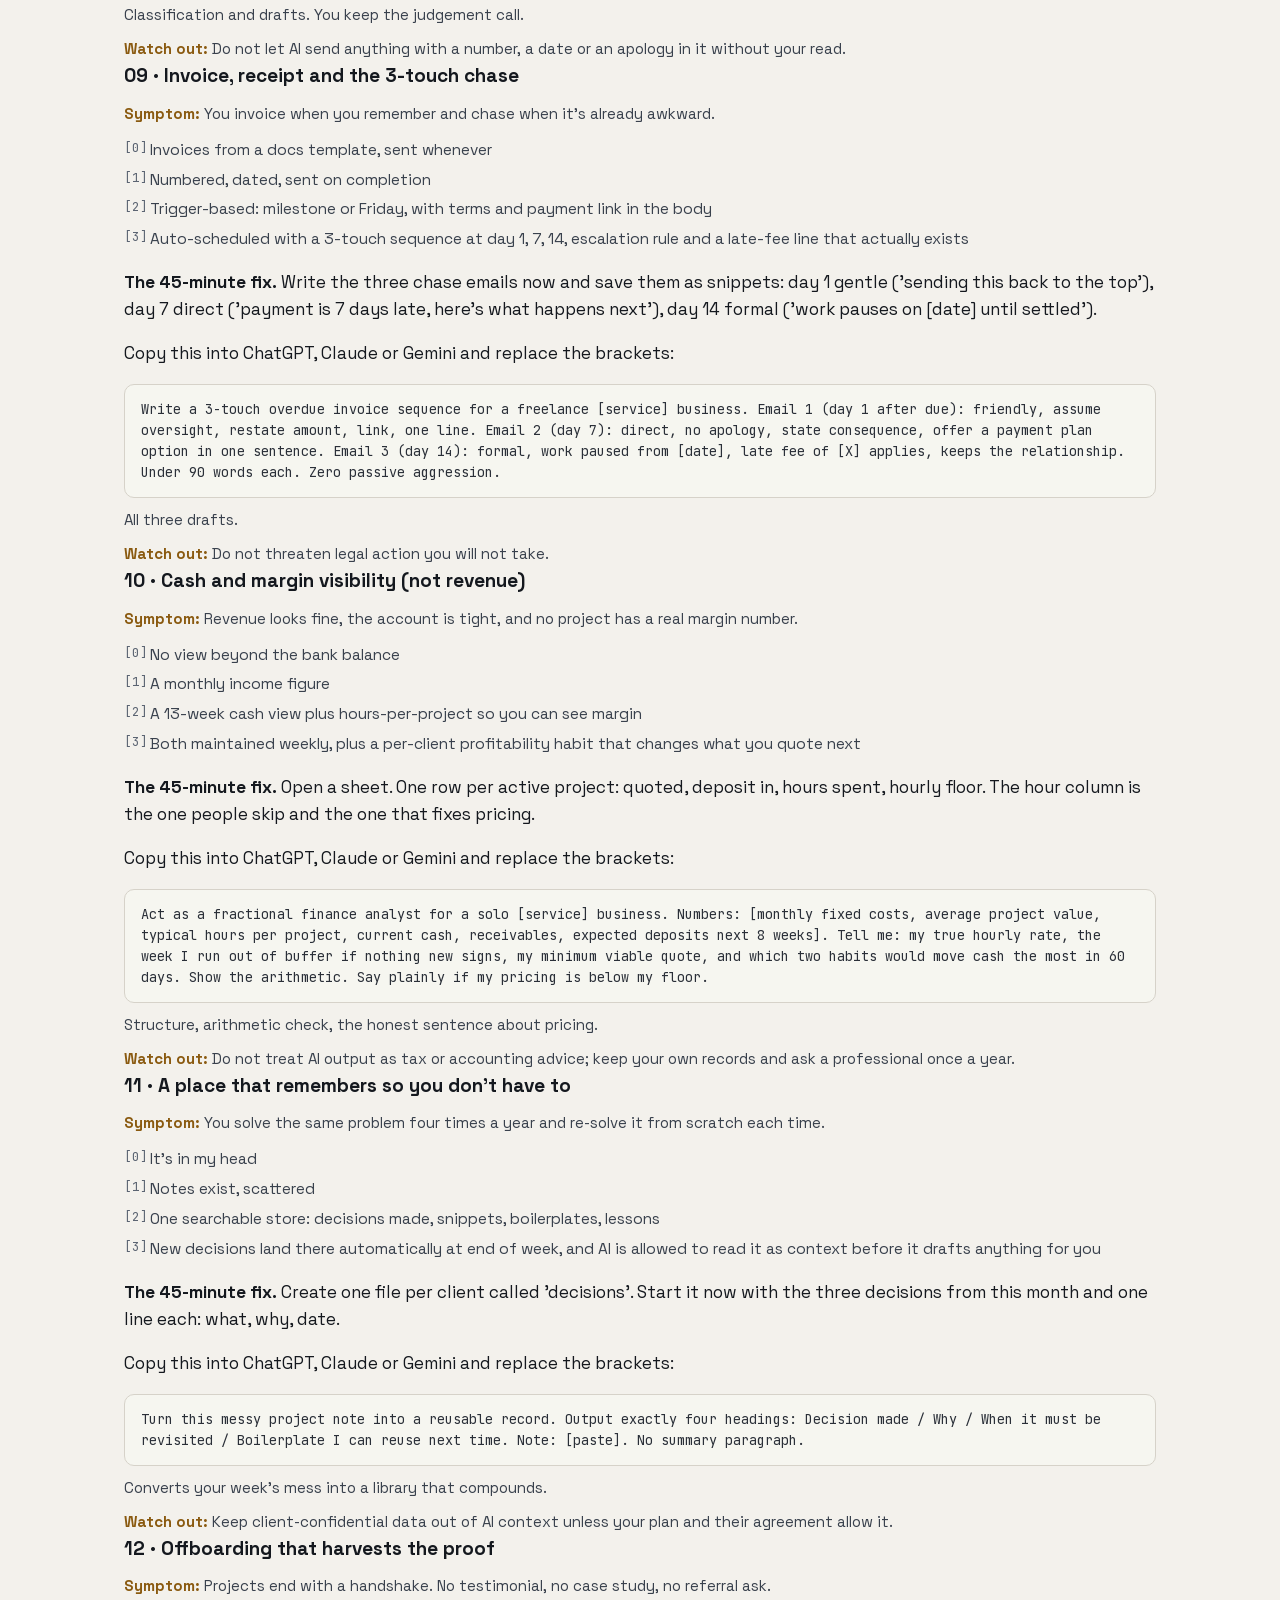
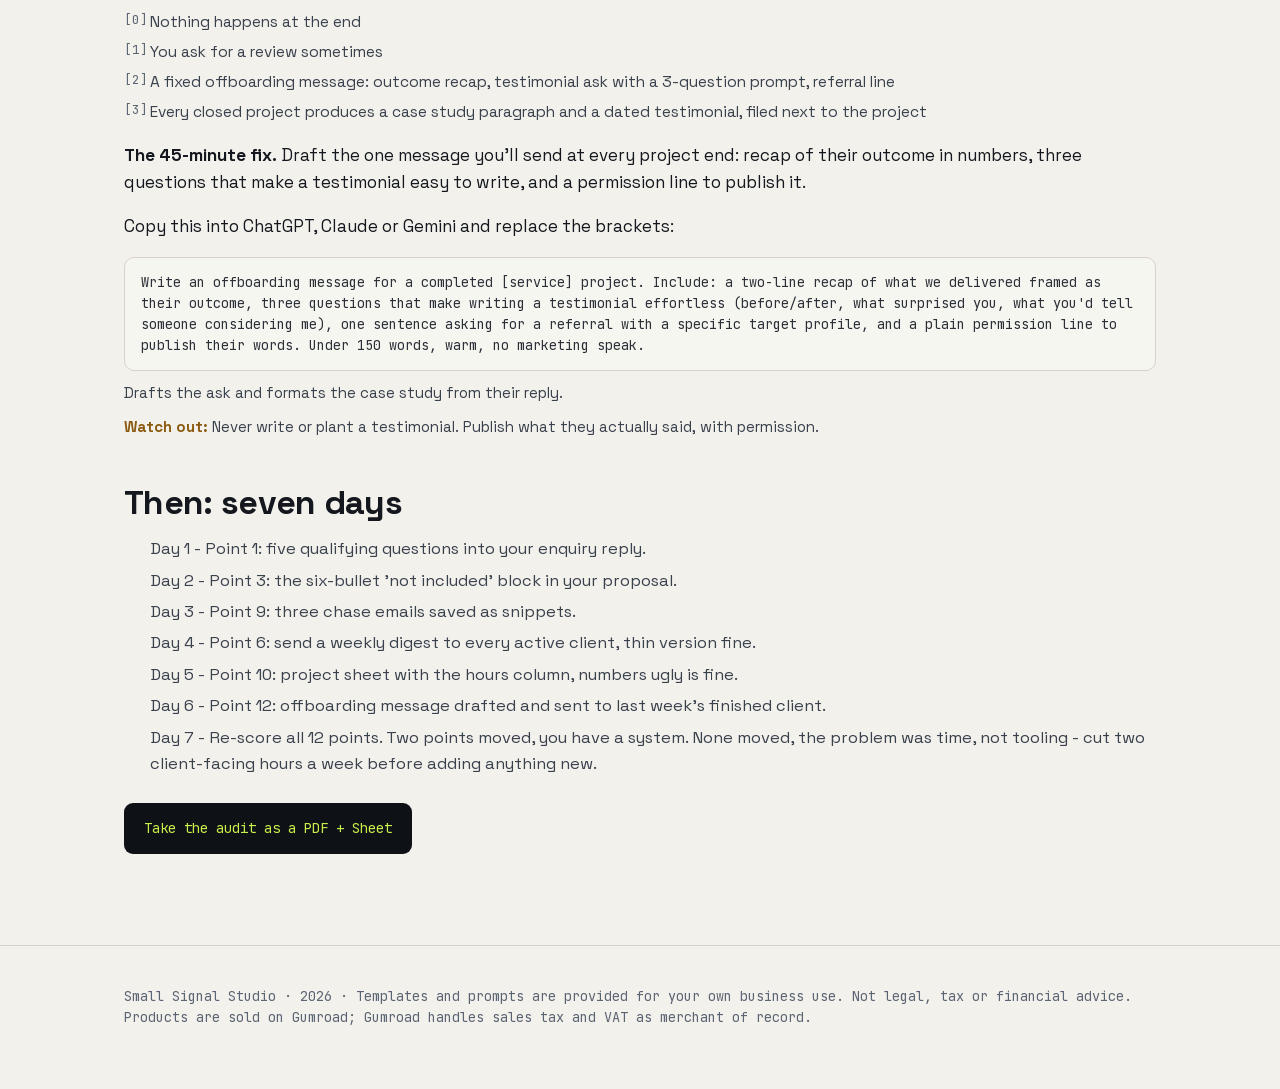
==== commit ef2a741e: "Add files via upload" ====
--- a/articles/ai-operations-for-freelancers.html
+++ b/articles/ai-operations-for-freelancers.html
@@ -2,16 +2,16 @@
 <meta name="viewport" content="width=device-width,initial-scale=1">
 <title>AI operations for freelancers: the 12-point audit | Small Signal Studio</title><meta name="description" content="Score your one-person business on 12 operational points - intake, scope, delivery, money, knowledge, growth - with a 45-minute fix and a copy-paste prompt for each.">
 <link rel="canonical" href="https://maskchanel14-source.github.io/small-signal-site/articles/ai-operations-for-freelancers.html">
+<link rel="icon" href="../assets/img/favicon-64.png" type="image/png">
 <meta property="og:type" content="website"><meta property="og:site_name" content="Small Signal Studio">
 <meta property="og:title" content="AI operations for freelancers: the 12-point audit | Small Signal Studio"><meta property="og:description" content="Score your one-person business on 12 operational points - intake, scope, delivery, money, knowledge, growth - with a 45-minute fix and a copy-paste prompt for each.">
 <meta property="og:image" content="https://maskchanel14-source.github.io/small-signal-site/assets/img/hero-site.png">
 <meta name="twitter:card" content="summary_large_image">
 <link rel="stylesheet" href="../styles.css"></head>><body><header class="site"><div class="wrap row">
-<a class="logo" href="../index.html">Small Signal Studio <span class="mono">| Operating systems for solo service businesses</span></a>
-<nav><a href="../index.html#audit">The audit</a>
-<a href="../articles/ai-operations-for-freelancers.html">The audit</a>
-<a href="../articles/client-onboarding-for-freelancers.html">Kickoff guide</a>
-<a class="btn" href="../#get">Get it free</a></nav></div></header>
+<a class="logo" href="../index.html">Small Signal Studio</a>
+<nav><a href="../index.html#audit">12 points</a>
+<a href="../articles/client-onboarding-for-freelancers.html">Kickoff article</a>
+<a class="btn" href="https://smallsignalstudio.gumroad.com/l/the-12-point-ai-ops-audit">Get it free</a></nav></nav></div></header>
 <div class="hero"><div class="wrap"><p class="kicker">Small Signal Studio &middot; field guide</p>
 <h1>AI operations for freelancers: the 12-point audit</h1>
 <p class="lead">A working system for solo service businesses - what to automate, what to keep
--- a/styles.css
+++ b/styles.css
@@ -32,9 +32,9 @@
 .card{background:#fff;border:1px solid var(--rule);border-radius:14px;padding:22px 22px 20px}
 .card ul{margin:0;padding-left:18px;color:#39414d;font-size:15.5px}
 .card li{margin:6px 0}
-.stats{display:flex;gap:34px;flex-wrap:wrap;margin-top:26px}
+.stats{display:flex;gap:26px 34px;flex-wrap:wrap;margin-top:26px}
 .stats div{min-width:120px}
-.stats b{display:block;font-size:27px;letter-spacing:-.02em}
+.stats b{display:block;font-size:27px;letter-spacing:-.02em;font-family:'Mono',monospace;font-weight:700}
 .stats span{font-size:13px;color:var(--grey);font-family:'Mono',monospace}
 ol.points{list-style:none;counter-reset:p;margin:0;padding:0}
 ol.points>li{counter-increment:p;border-top:1px solid var(--rule);padding:26px 0 22px;display:grid;
@@ -59,4 +59,29 @@
 .small{font-size:13px;color:var(--grey)}
 footer{padding:40px 0 60px;color:var(--grey);font-size:13.5px}
 @media(max-width:900px){.hero-grid,.cta-band{grid-template-columns:1fr}section{padding:56px 0}
- ol.points>li{grid-template-columns:40px 1fr;gap:12px}}+ ol.points>li{grid-template-columns:40px 1fr;gap:12px}}
+/* ---- MOBILE: diberesin 17 Okt jam 12:00 WIB (sebelumnya header didesain buat >=900px doang) ---- */
+@media(max-width:640px){
+  .wrap{padding:0 18px}
+  header.site{position:static;background:var(--paper);backdrop-filter:none}
+  header.site .row{flex-wrap:wrap;padding:12px 0 10px;gap:8px 12px}
+  .logo{font-size:16px;white-space:nowrap}
+  .logo span{display:none}
+  header.site nav{display:flex;flex-wrap:wrap;align-items:center;gap:6px 16px;width:100%;
+    border-top:1px solid var(--rule);padding-top:9px}
+  nav a{margin-left:0;font-size:14px;color:#4a525e}
+  nav a.btn{margin-left:auto;padding:9px 13px;font-size:12.5px;white-space:nowrap}
+  .hero{padding:40px 0 34px}
+  section{padding:44px 0}
+  .lead{font-size:17px}
+  h1{margin:10px 0 14px}
+  h2{font-size:23px}
+  .stats{gap:18px 28px;margin-top:20px}
+  .stats div{min-width:100px}
+  .stats b{font-size:31px}
+  .card{padding:18px 16px}
+  .cta-band{padding:26px 20px}
+  .btn{font-size:13.5px}
+  .cta-band .btn,.hero .btn{width:100%;text-align:center}
+  table.bands{display:block;overflow-x:auto;white-space:nowrap}
+}
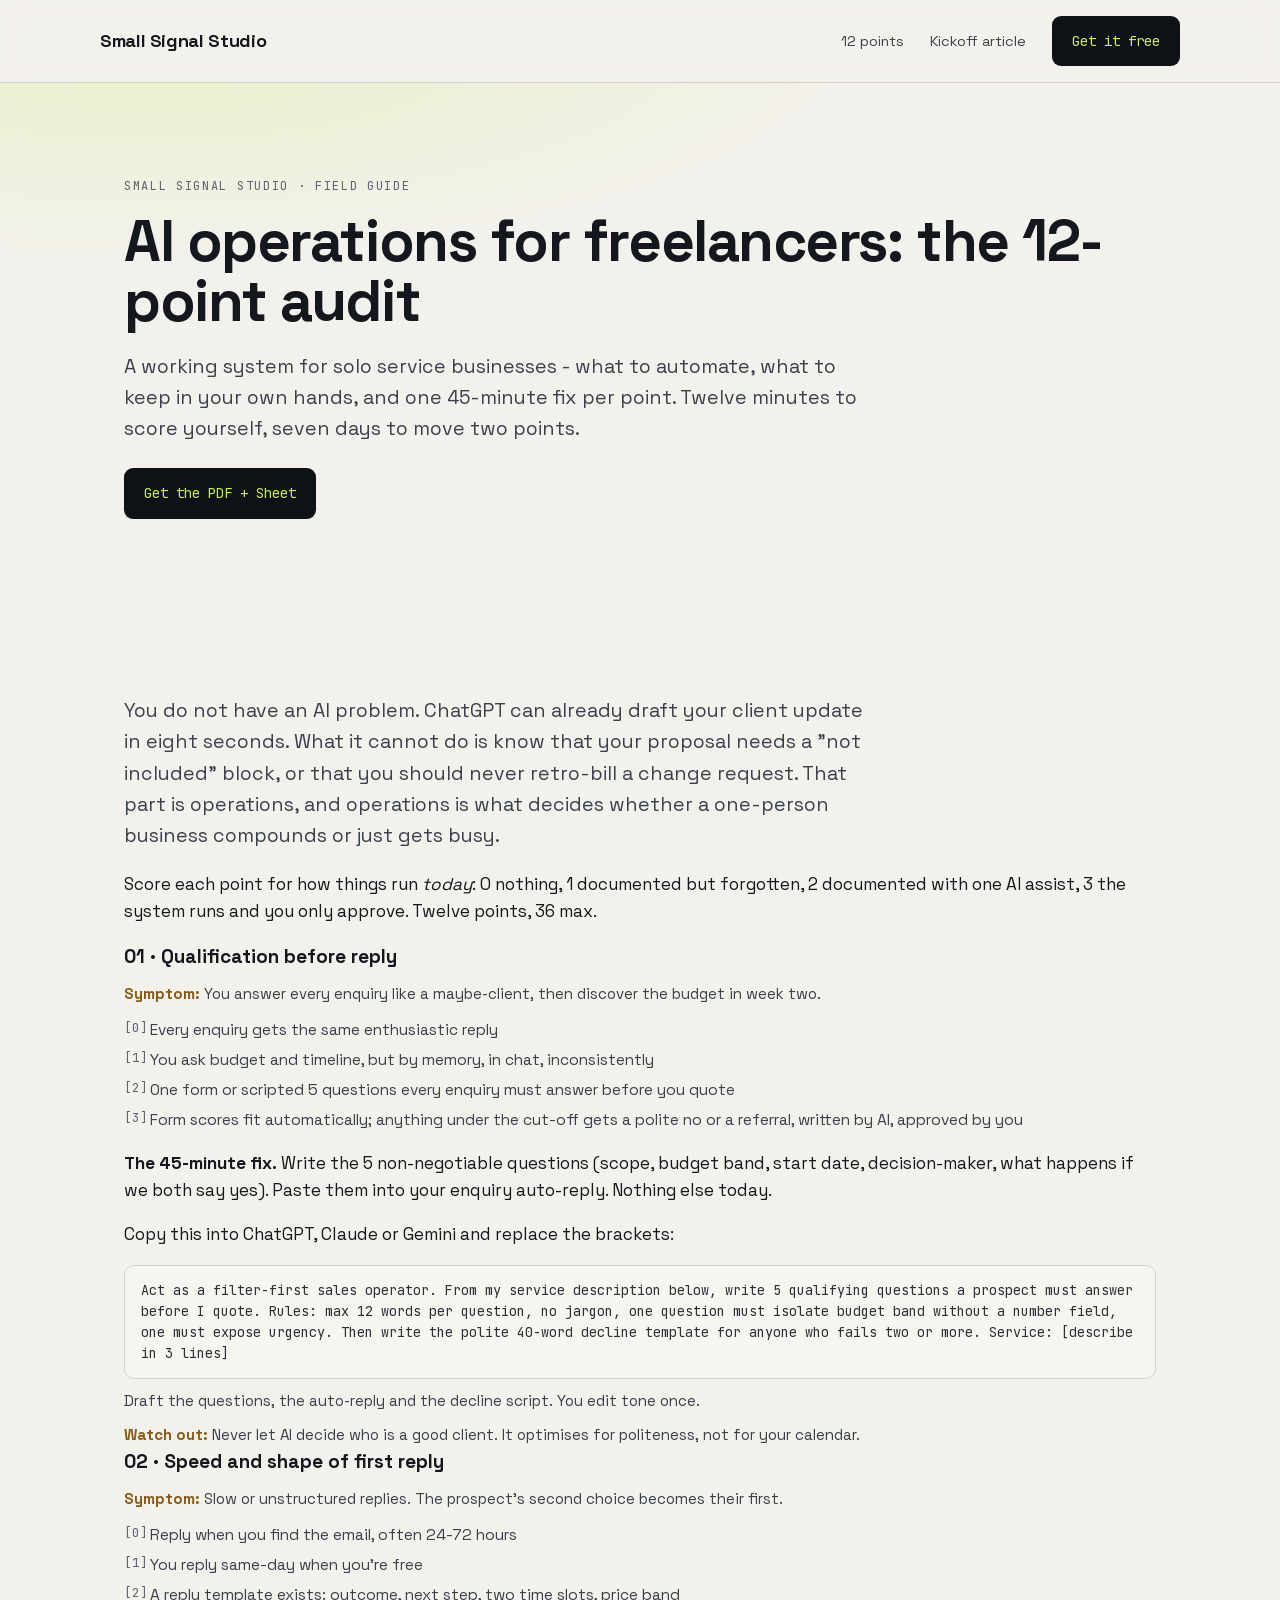
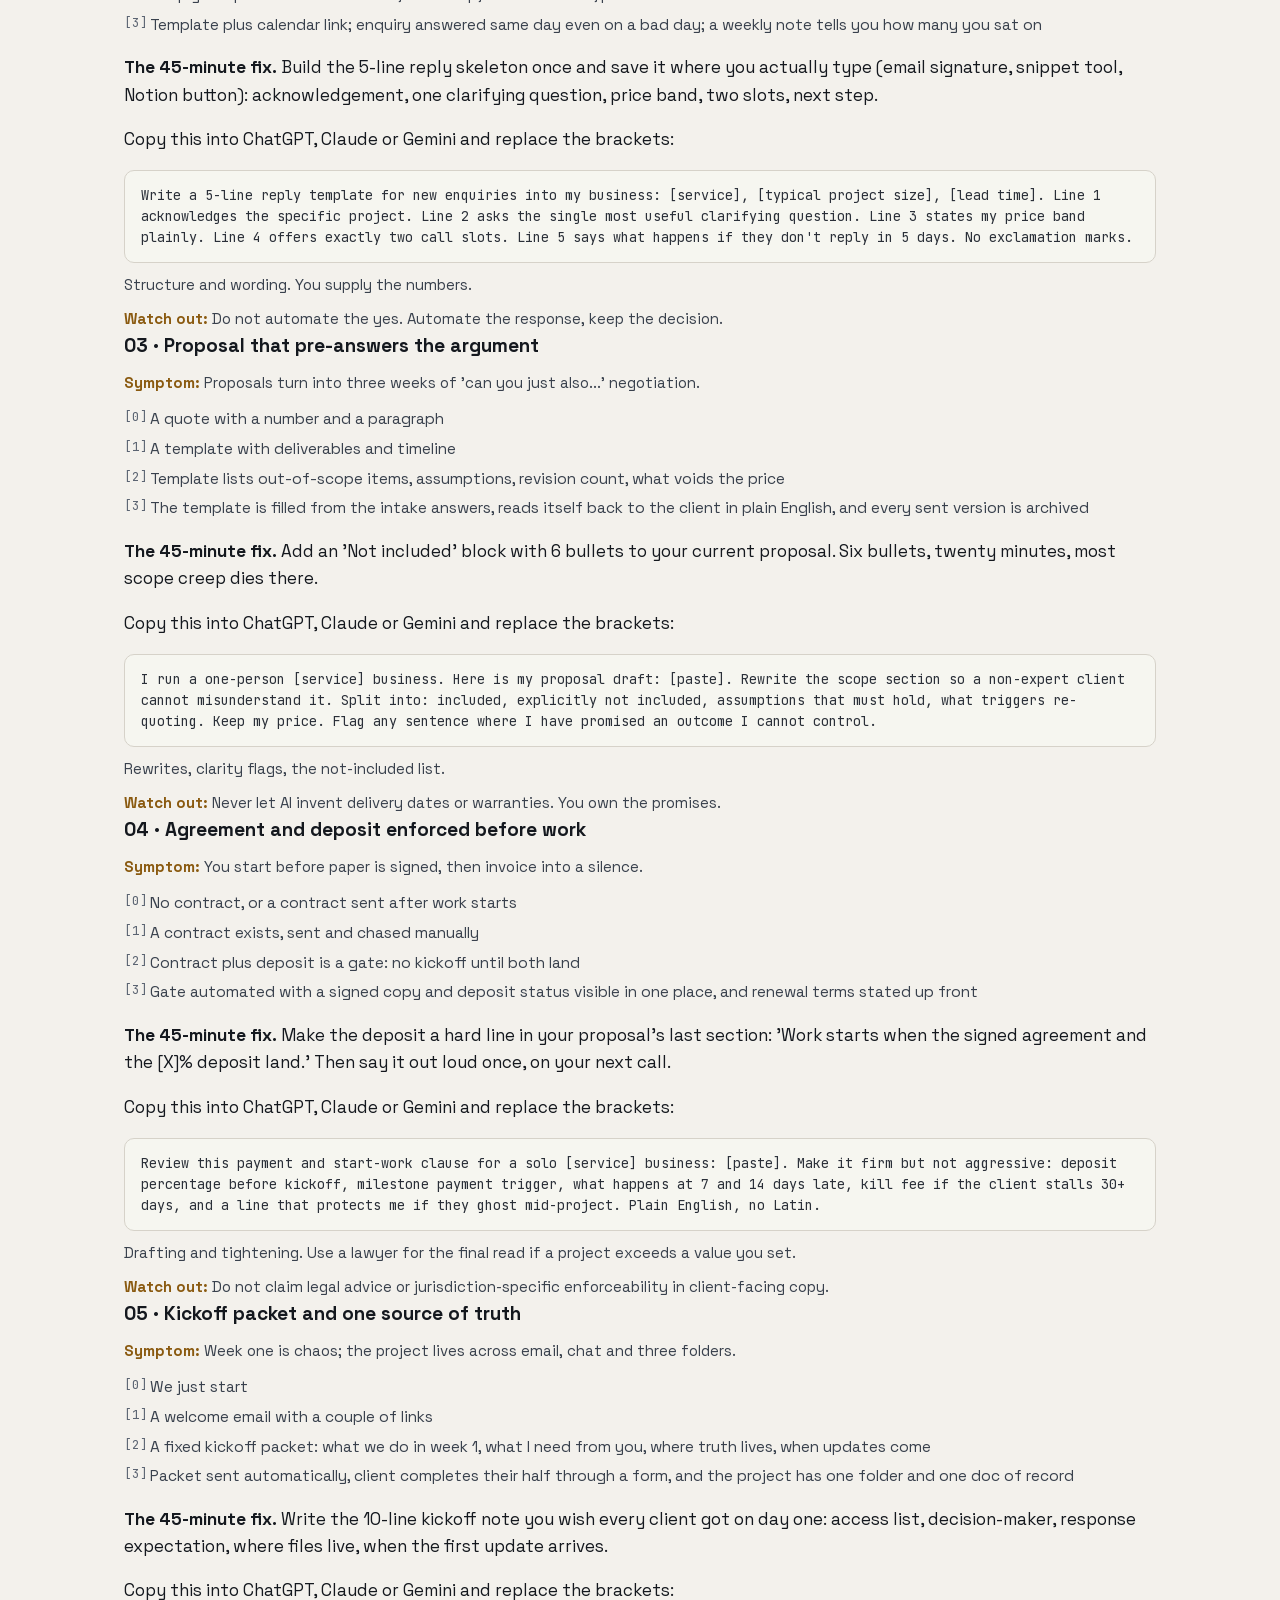
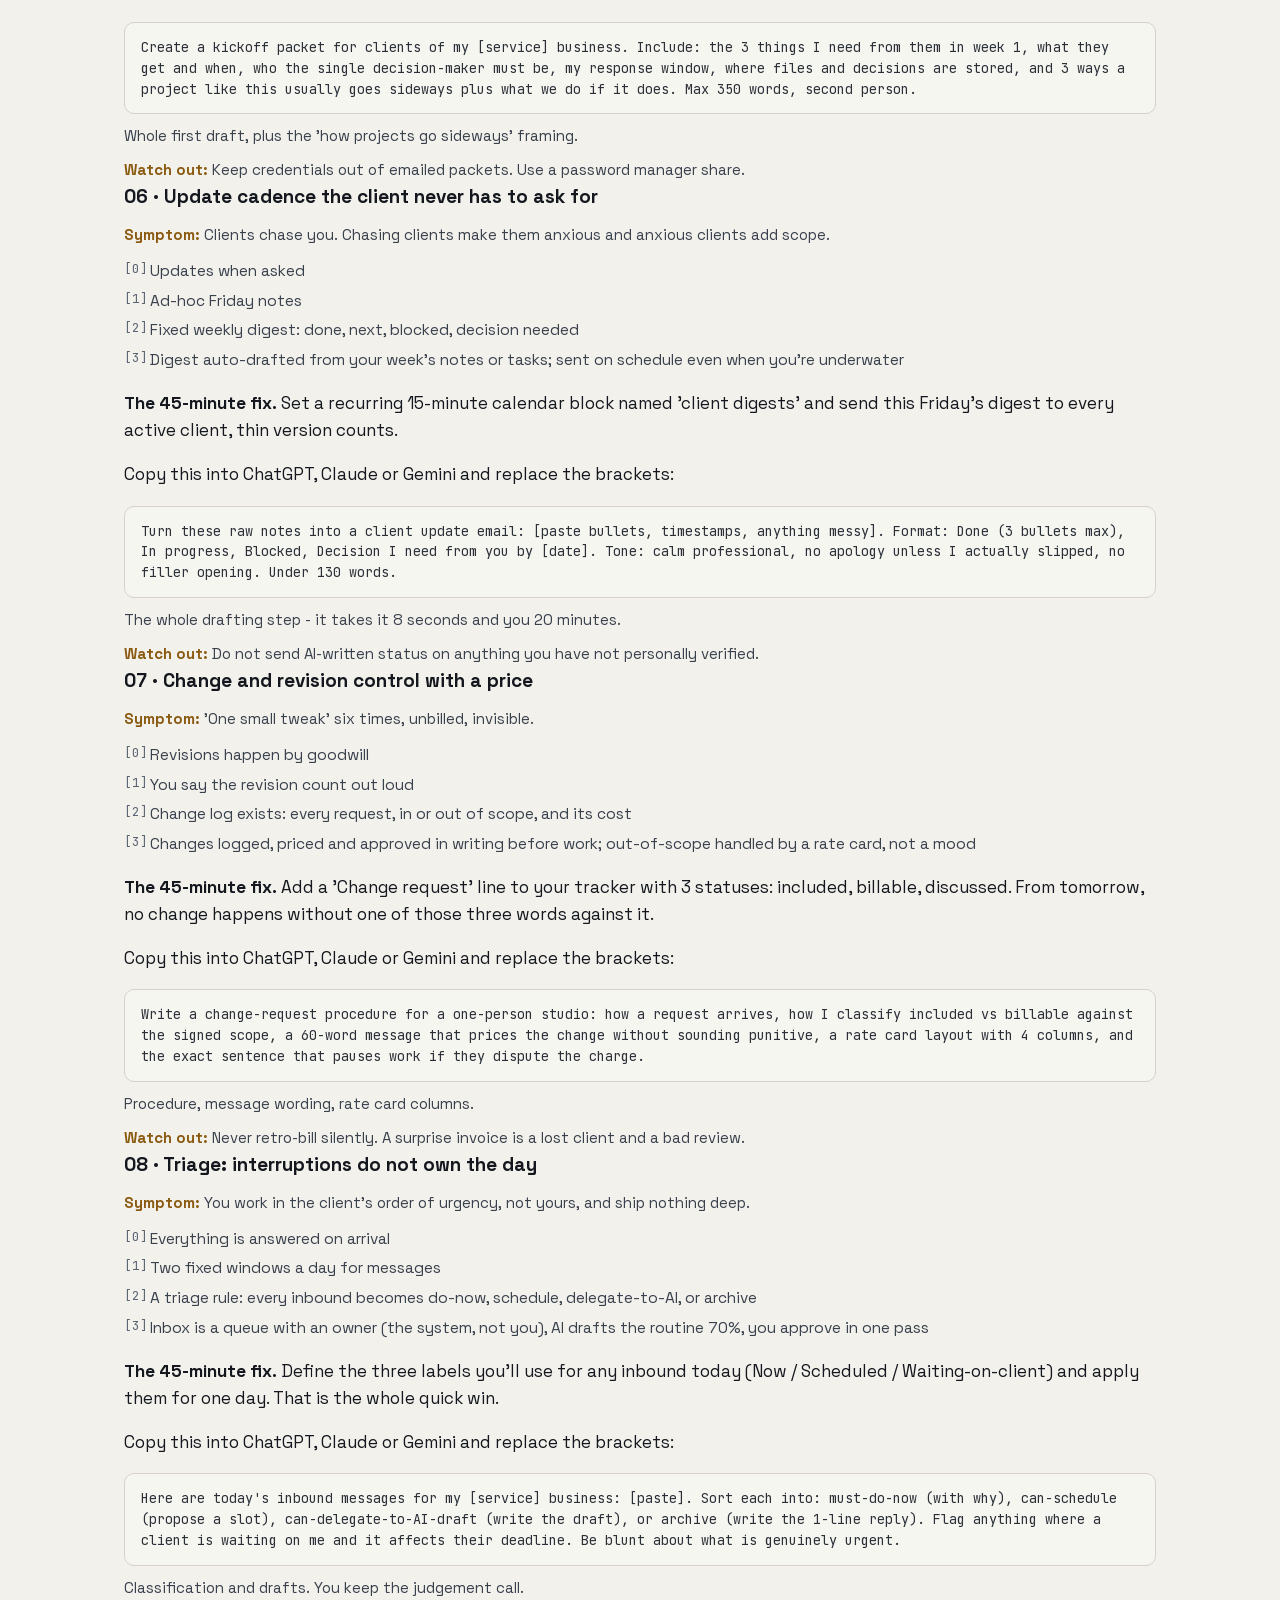
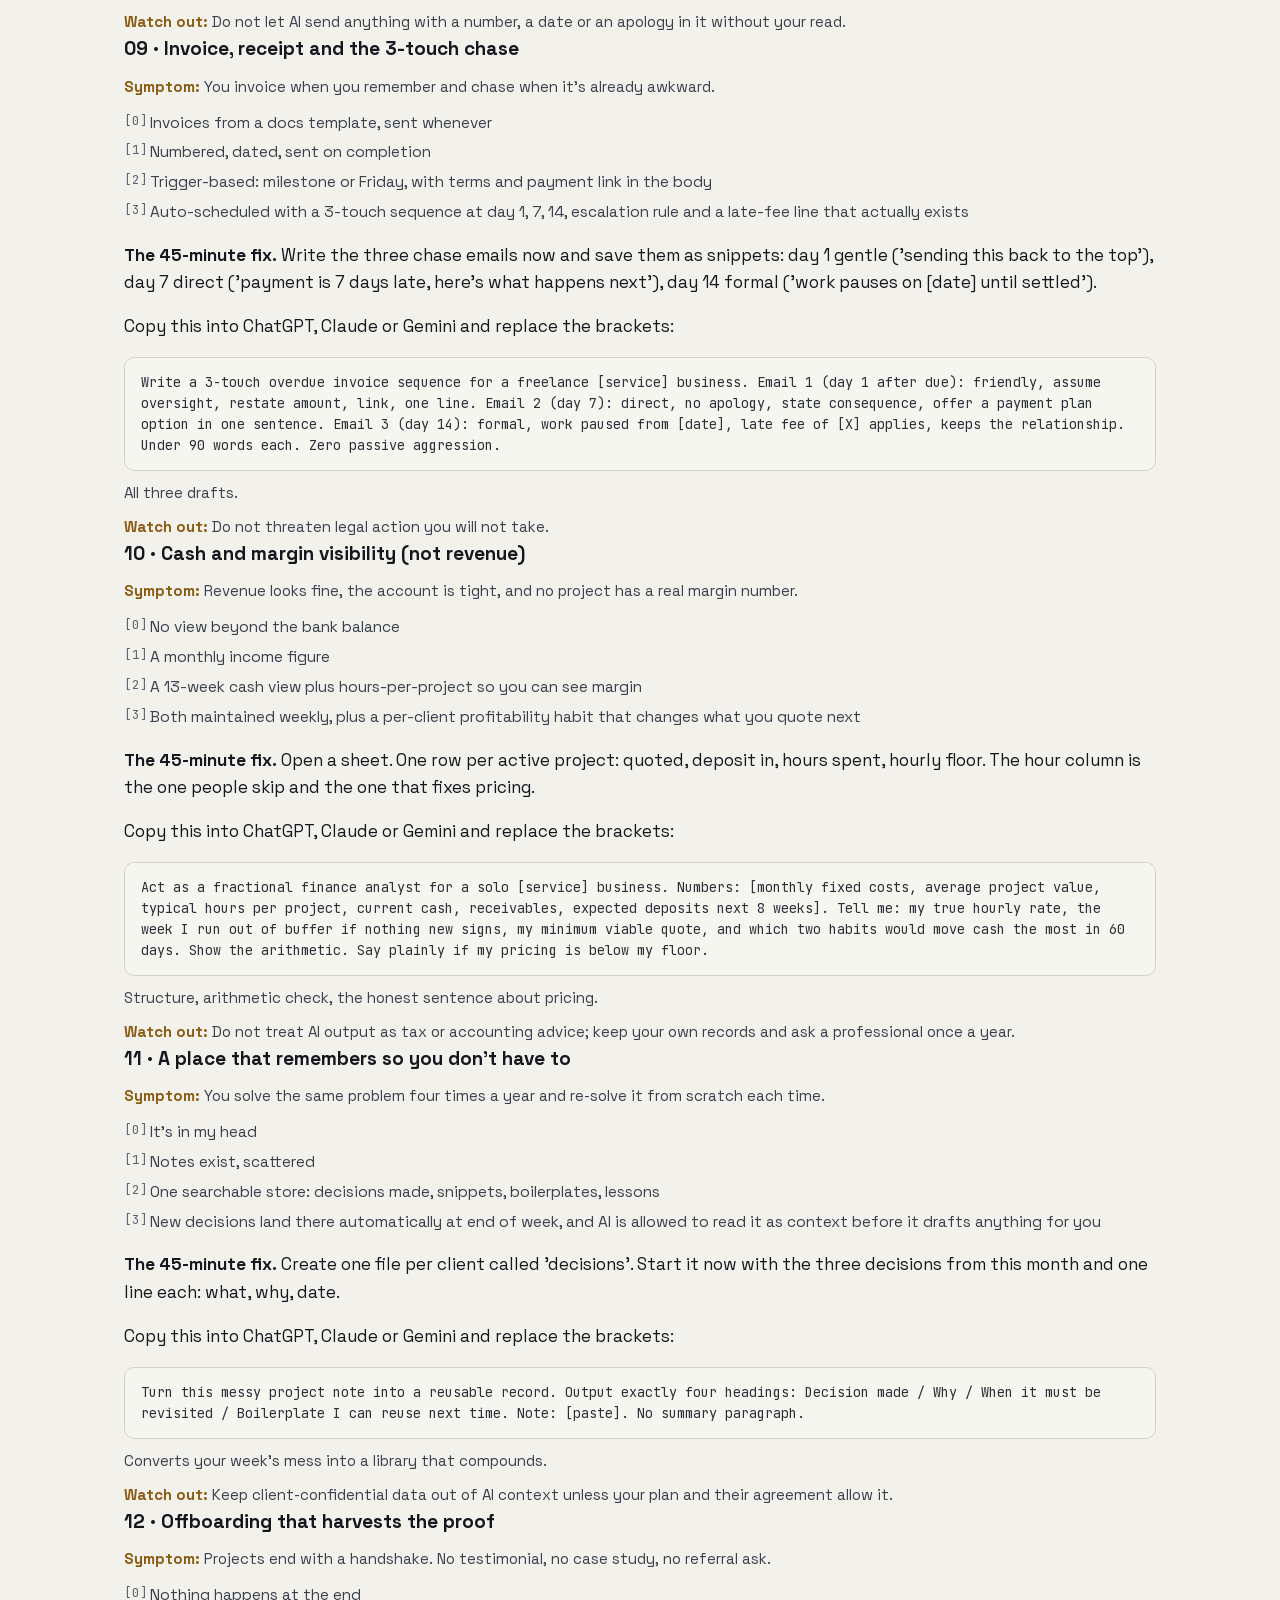
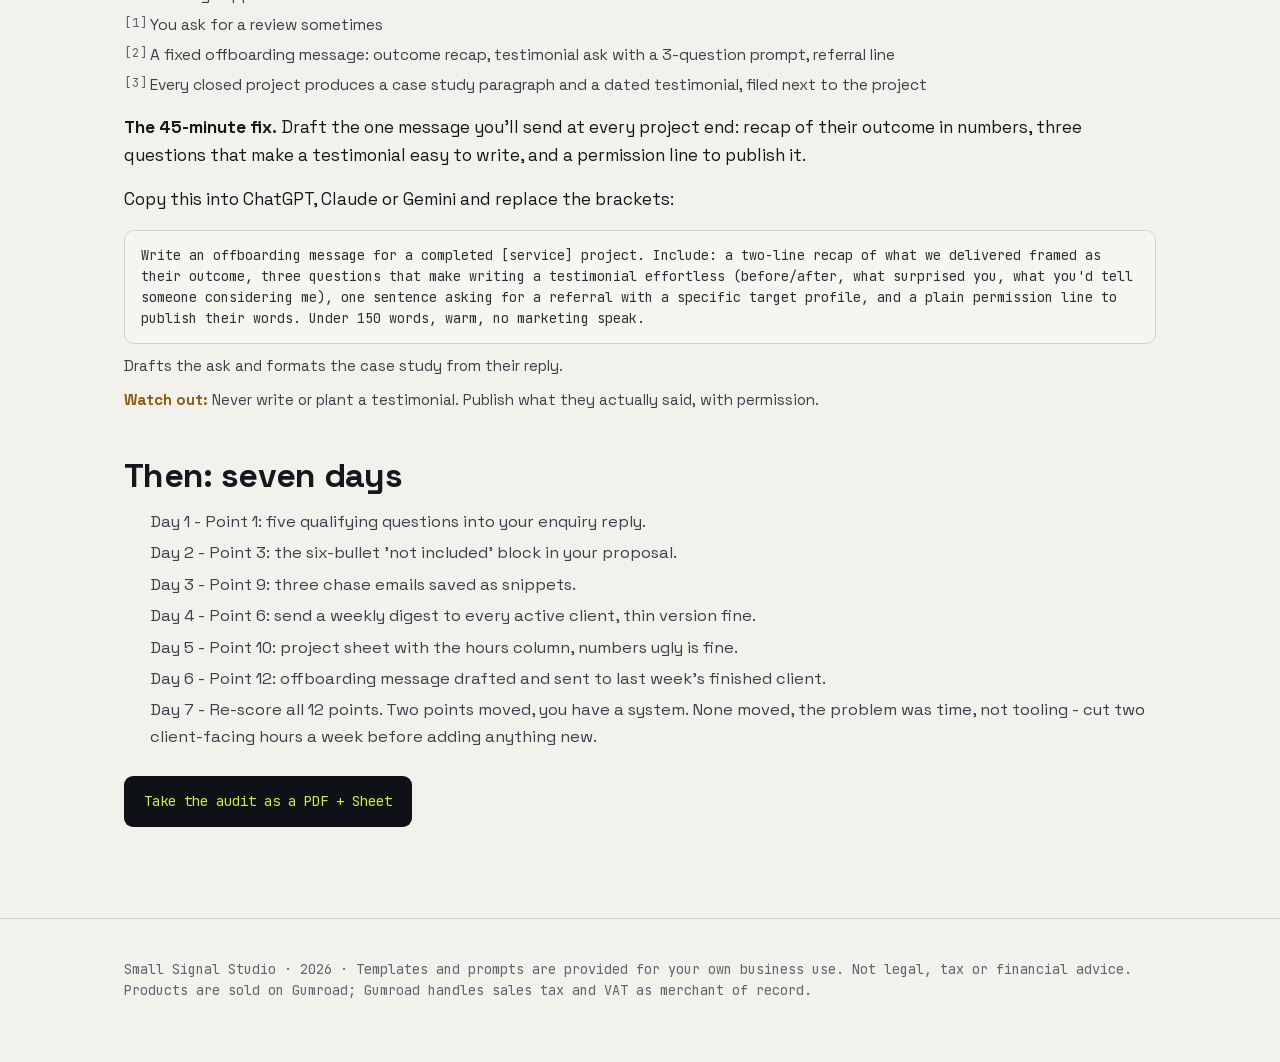
==== commit 5a4b68b7: "Add files via upload" ====
--- a/articles/ai-operations-for-freelancers.html
+++ b/articles/ai-operations-for-freelancers.html
@@ -7,7 +7,7 @@
 <meta property="og:title" content="AI operations for freelancers: the 12-point audit | Small Signal Studio"><meta property="og:description" content="Score your one-person business on 12 operational points - intake, scope, delivery, money, knowledge, growth - with a 45-minute fix and a copy-paste prompt for each.">
 <meta property="og:image" content="https://maskchanel14-source.github.io/small-signal-site/assets/img/hero-site.png">
 <meta name="twitter:card" content="summary_large_image">
-<link rel="stylesheet" href="../styles.css"></head>><body><header class="site"><div class="wrap row">
+<link rel="stylesheet" href="../styles.css"></head><body><header class="site"><div class="wrap row">
 <a class="logo" href="../index.html">Small Signal Studio</a>
 <nav><a href="../index.html#audit">12 points</a>
 <a href="../articles/client-onboarding-for-freelancers.html">Kickoff article</a>
--- a/styles.css
+++ b/styles.css
@@ -60,28 +60,30 @@
 footer{padding:40px 0 60px;color:var(--grey);font-size:13.5px}
 @media(max-width:900px){.hero-grid,.cta-band{grid-template-columns:1fr}section{padding:56px 0}
  ol.points>li{grid-template-columns:40px 1fr;gap:12px}}
-/* ---- MOBILE: diberesin 17 Okt jam 12:00 WIB (sebelumnya header didesain buat >=900px doang) ---- */
+/* ---- MOBILE: diberesin 17 Okt 12:25 WIB - layout blok, nol flex-wrap math ---- */
 @media(max-width:640px){
   .wrap{padding:0 18px}
   header.site{position:static;background:var(--paper);backdrop-filter:none}
-  header.site .row{flex-wrap:wrap;padding:12px 0 10px;gap:8px 12px}
-  .logo{font-size:16px;white-space:nowrap}
+  header.site .row{display:block;padding:11px 0 10px}
+  .logo{display:block;font-size:15.5px;white-space:nowrap;overflow:hidden;text-overflow:ellipsis}
   .logo span{display:none}
-  header.site nav{display:flex;flex-wrap:wrap;align-items:center;gap:6px 16px;width:100%;
-    border-top:1px solid var(--rule);padding-top:9px}
-  nav a{margin-left:0;font-size:14px;color:#4a525e}
-  nav a.btn{margin-left:auto;padding:9px 13px;font-size:12.5px;white-space:nowrap}
-  .hero{padding:40px 0 34px}
+  header.site nav{display:flex;flex-wrap:wrap;align-items:center;gap:9px 15px;margin-top:10px;
+    border-top:1px solid var(--rule);padding-top:10px}
+  nav a{margin-left:0;font-size:13.5px;color:#4a525e}
+  nav a.btn{margin:10px 0 0;width:100%;text-align:center;padding:11px 12px;font-size:12.5px;white-space:nowrap}
+  .hero{padding:38px 0 32px}
+  .hero .kicker{font-size:11px;letter-spacing:.1em}
   section{padding:44px 0}
   .lead{font-size:17px}
-  h1{margin:10px 0 14px}
-  h2{font-size:23px}
-  .stats{gap:18px 28px;margin-top:20px}
-  .stats div{min-width:100px}
-  .stats b{font-size:31px}
+  h1{margin:10px 0 14px;font-size:clamp(29px,8.6vw,40px);line-height:1.08}
+  h2{font-size:22px}
+  .stats{gap:16px 26px;margin-top:22px}
+  .stats div{min-width:96px}
+  .stats b{font-size:29px}
   .card{padding:18px 16px}
-  .cta-band{padding:26px 20px}
+  .cta-band{padding:24px 18px}
   .btn{font-size:13.5px}
   .cta-band .btn,.hero .btn{width:100%;text-align:center}
   table.bands{display:block;overflow-x:auto;white-space:nowrap}
+  ol.points>li{padding:22px 0 18px}
 }
